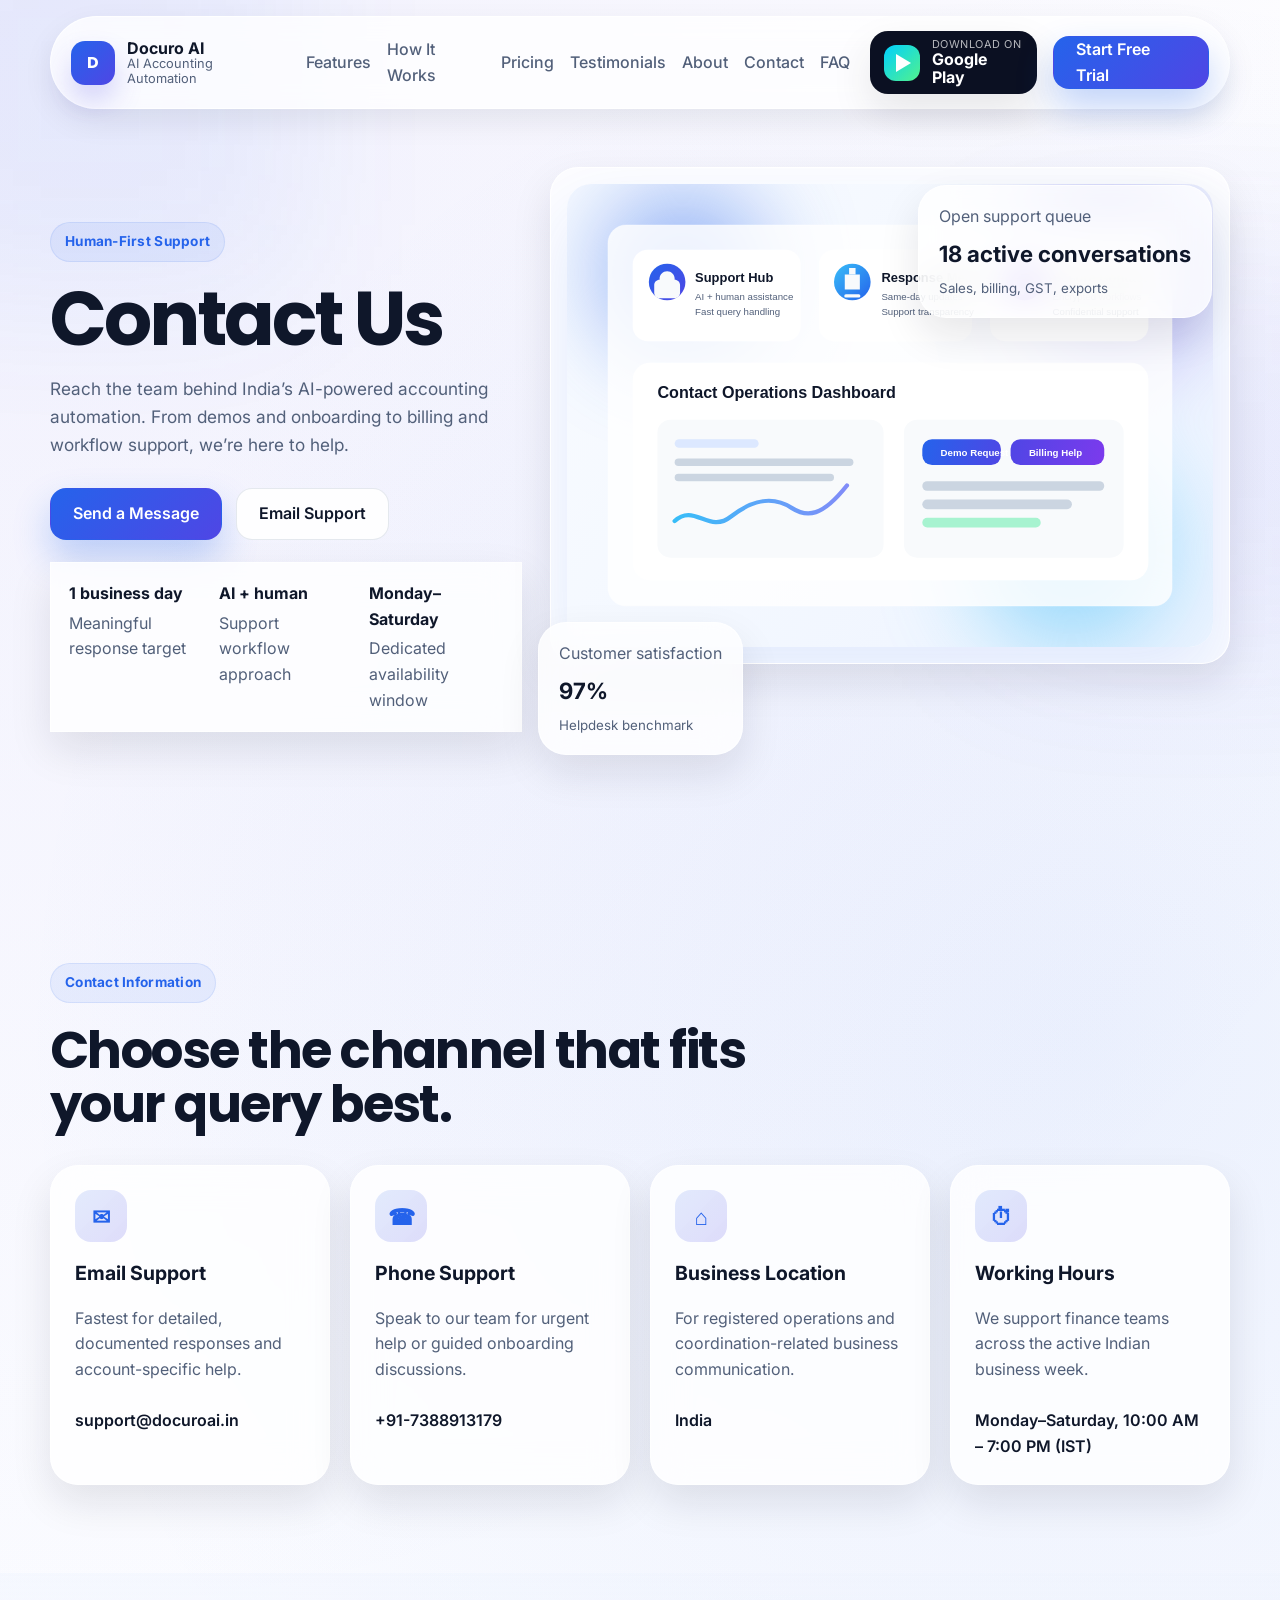
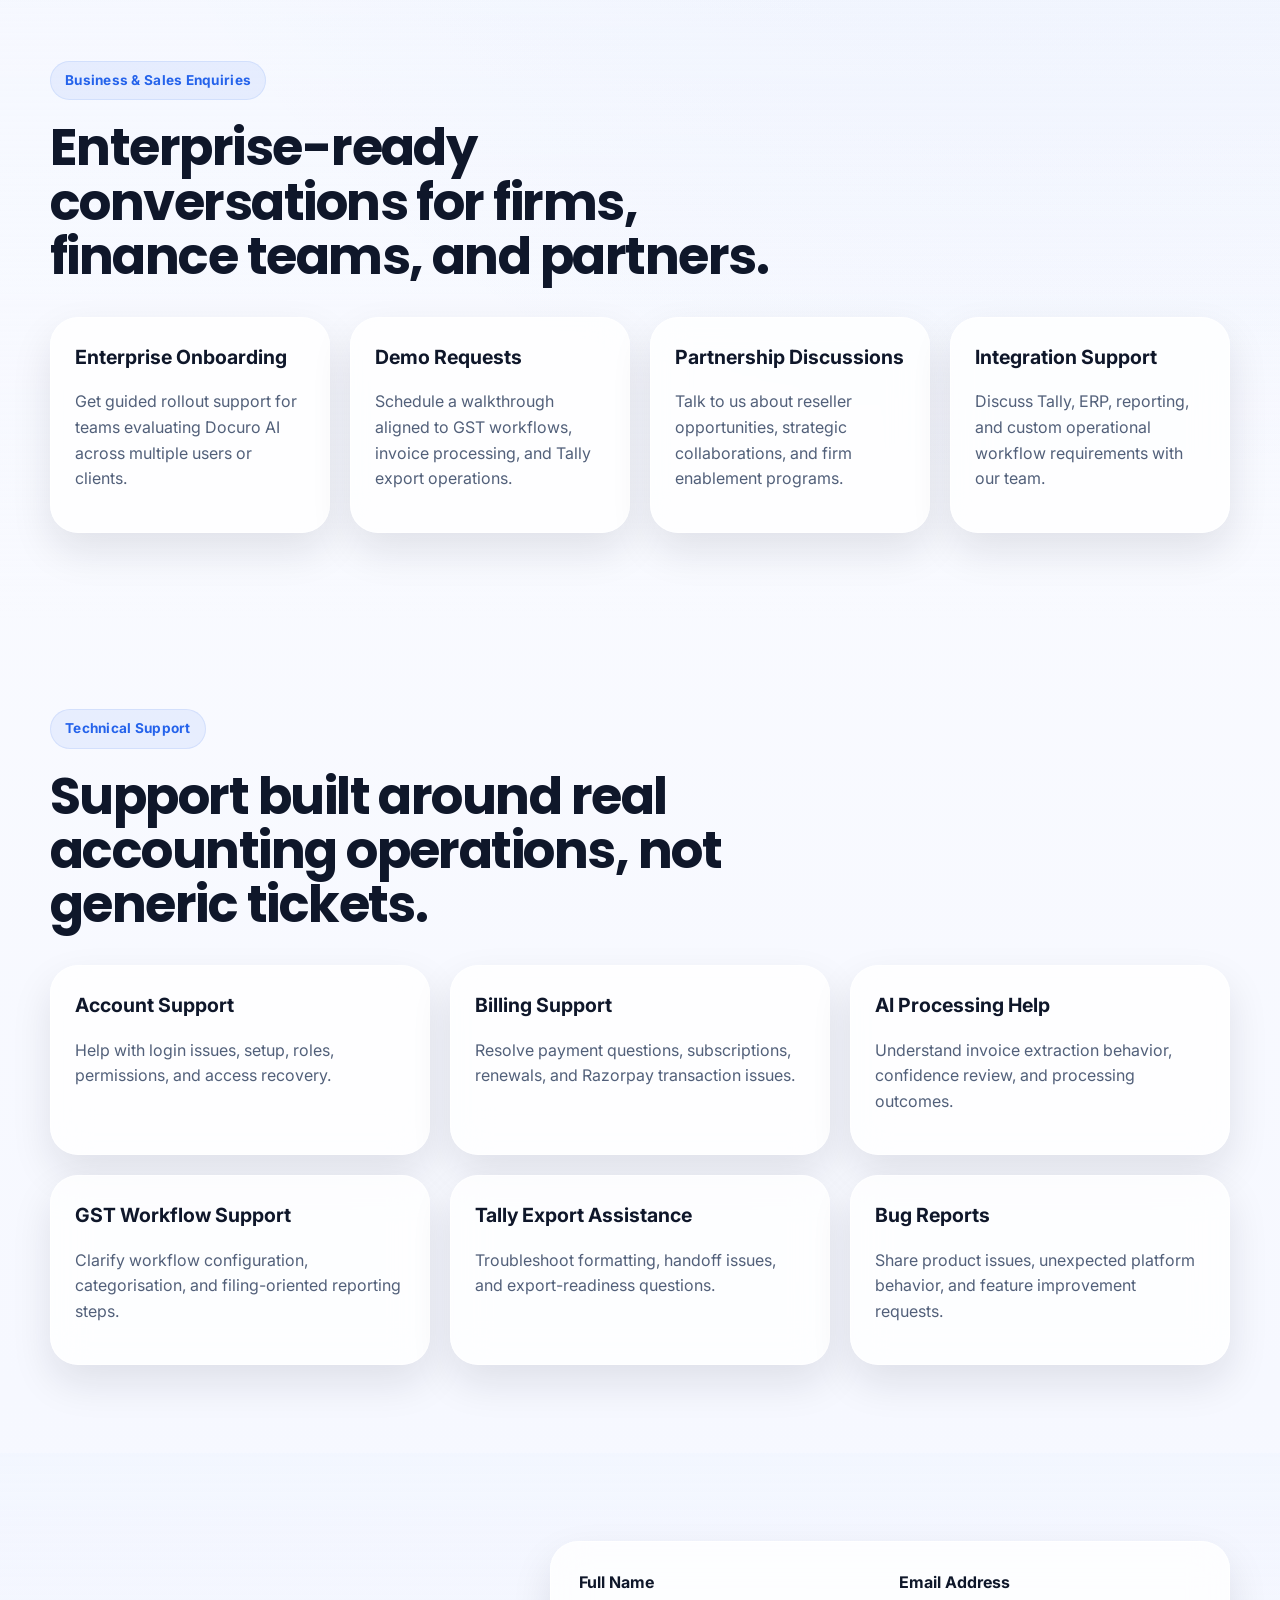
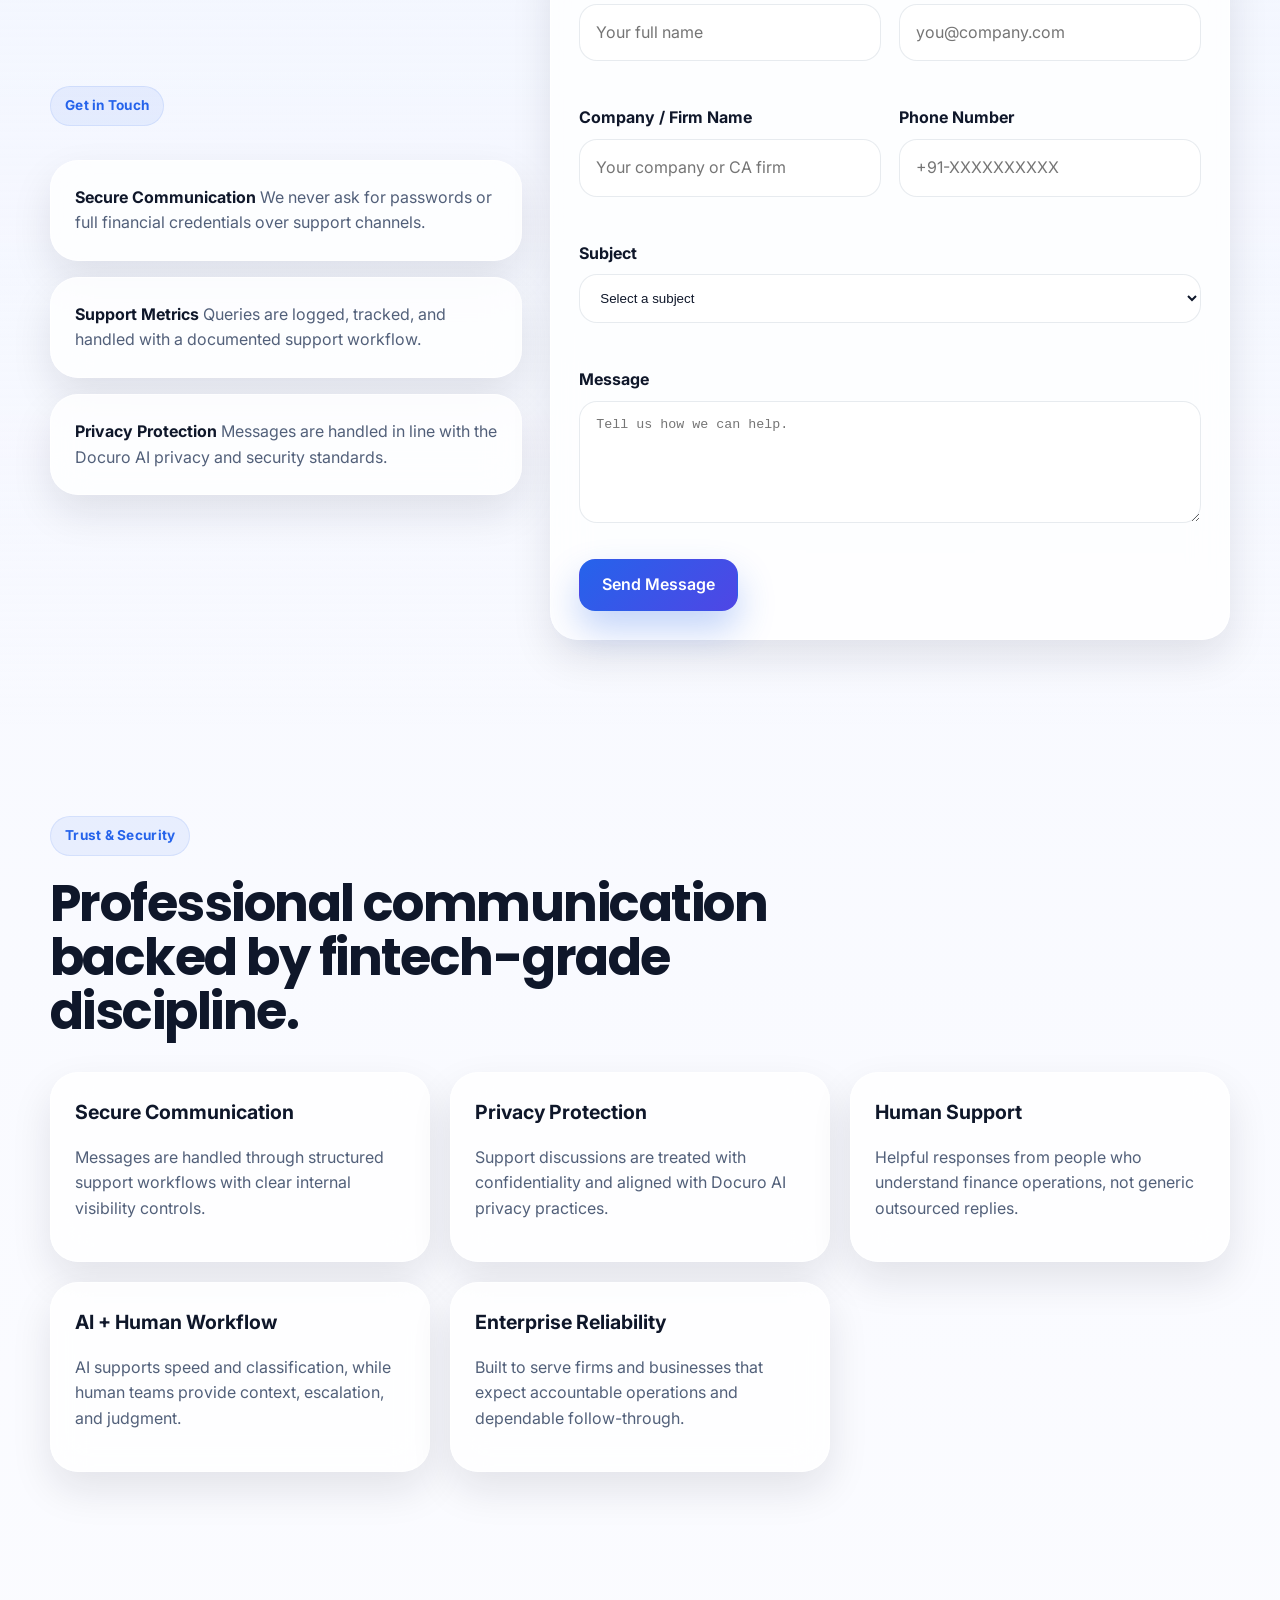
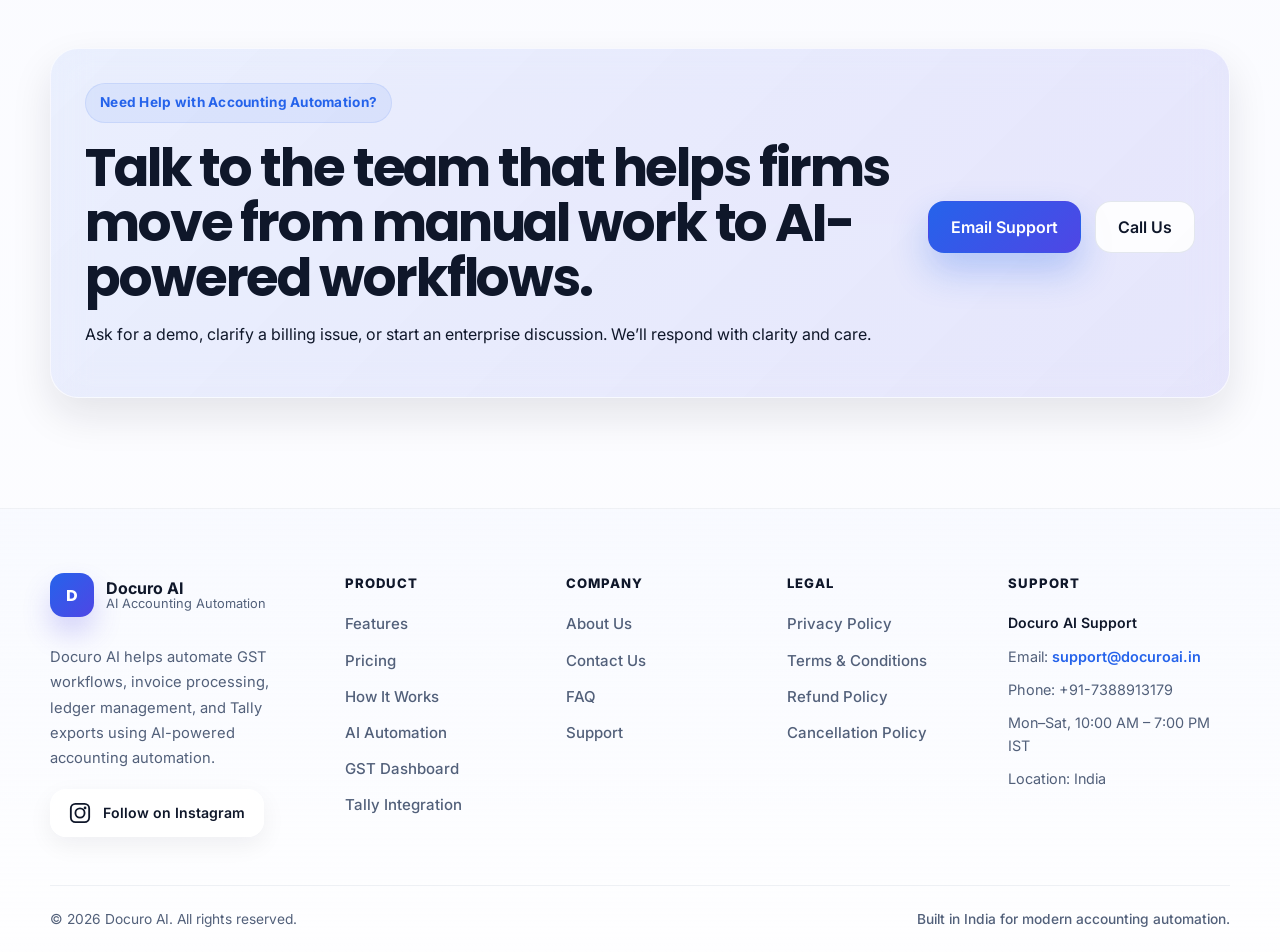
==== contact/index.html @ a3c81d39 "Initial Docuro AI website deployment - Premium SaaS design system with glassmorphism - 8 core pages " ====
<!DOCTYPE html>
<html lang="en">
  <head>
    <meta charset="UTF-8" />
    <meta name="viewport" content="width=device-width, initial-scale=1.0" />
    <title>Contact Us | Docuro AI</title>
    <meta
      name="description"
      content="Contact the Docuro AI team for sales, support, demos, integrations, billing, and AI accounting workflow assistance."
    />
    <meta
      name="keywords"
      content="Docuro AI contact, AI accounting support India, GST support, Tally help, fintech SaaS contact page, Docuro AI demo request"
    />
    <meta property="og:title" content="Contact Us | Docuro AI" />
    <meta
      property="og:description"
      content="Reach the team behind India’s AI-powered accounting automation platform for support, demos, and enterprise enquiries."
    />
    <meta property="og:type" content="website" />
    <meta property="og:url" content="https://docuro.ai/contact/" />
    <meta property="og:image" content="../assets/illustrations/contact-support.svg" />
    <meta name="twitter:card" content="summary_large_image" />
    <link rel="canonical" href="https://docuro.ai/contact/" />
    <link rel="preconnect" href="https://fonts.googleapis.com" />
    <link rel="preconnect" href="https://fonts.gstatic.com" crossorigin />
    <link
      href="https://fonts.googleapis.com/css2?family=Inter:wght@400;500;600;700;800&family=Poppins:wght@600;700;800&display=swap"
      rel="stylesheet"
    />
    <link rel="stylesheet" href="../styles.css" />
    <link rel="stylesheet" href="../contact.css" />
  </head>
  <body class="contact-page">
    <div class="page-glow page-glow-left" aria-hidden="true"></div>
    <div class="page-glow page-glow-right" aria-hidden="true"></div>

    <header class="site-header" id="top">
      <nav class="navbar container">
        <a class="brand" href="../index.html" aria-label="Docuro AI home">
          <span class="brand-mark">D</span>
          <span class="brand-copy">
            <strong>Docuro AI</strong>
            <span>AI Accounting Automation</span>
          </span>
        </a>

        <div class="nav-links">
          <a href="../index.html#features">Features</a>
          <a href="../index.html#how-it-works">How It Works</a>
          <a href="../pricing/">Pricing</a>
          <a href="../index.html#testimonials">Testimonials</a>
          <a href="../about/">About</a>
          <a href="./">Contact</a>
          <a href="../faq/">FAQ</a>
        </div>

        <div class="nav-actions">
          <a class="play-store-badge compact" href="../index.html#download" aria-label="Download on Google Play">
            <span class="play-icon" aria-hidden="true">
              <span class="play-triangle"></span>
            </span>
            <span class="play-text">
              <small>Download on</small>
              <strong>Google Play</strong>
            </span>
          </a>
          <a class="button button-primary nav-cta" href="../index.html#final-cta">Start Free Trial</a>
        </div>

        <button class="menu-toggle" type="button" aria-expanded="false" aria-label="Open menu">
          <span></span>
          <span></span>
          <span></span>
        </button>
      </nav>
    </header>

    <main>
      <section class="hero section contact-hero">
        <div class="container contact-hero-grid">
          <div class="contact-hero-copy" data-reveal="left">
            <span class="eyebrow">Human-First Support</span>
            <h1>Contact Us</h1>
            <p class="hero-subtitle">
              Reach the team behind India’s AI-powered accounting automation. From demos and
              onboarding to billing and workflow support, we’re here to help.
            </p>
            <div class="hero-actions">
              <a class="button button-primary" href="#contact-form">Send a Message</a>
              <a class="button button-secondary" href="mailto:support@docuroai.in">Email Support</a>
            </div>
            <div class="contact-metric-strip glass-card">
              <div>
                <strong>1 business day</strong>
                <span>Meaningful response target</span>
              </div>
              <div>
                <strong>AI + human</strong>
                <span>Support workflow approach</span>
              </div>
              <div>
                <strong>Monday–Saturday</strong>
                <span>Dedicated availability window</span>
              </div>
            </div>
          </div>

          <div class="contact-hero-visual" data-reveal="right">
            <div class="contact-floating-card glass-card contact-float-top">
              <span>Open support queue</span>
              <strong>18 active conversations</strong>
              <small>Sales, billing, GST, exports</small>
            </div>
            <div class="contact-floating-card glass-card contact-float-side">
              <span>Customer satisfaction</span>
              <strong>97%</strong>
              <small>Helpdesk benchmark</small>
            </div>
            <div class="contact-dashboard glass-card">
              <img
                src="../assets/illustrations/contact-support.svg"
                alt="Docuro AI contact support dashboard illustration"
                width="1200"
                height="860"
              />
            </div>
          </div>
        </div>
      </section>

      <section class="section" id="contact-info">
        <div class="container">
          <div class="section-heading" data-reveal="up">
            <span class="eyebrow">Contact Information</span>
            <h2>Choose the channel that fits your query best.</h2>
          </div>

          <div class="contact-info-grid">
            <article class="contact-info-card glass-card" data-reveal="up">
              <div class="contact-icon">✉</div>
              <h3>Email Support</h3>
              <p>Fastest for detailed, documented responses and account-specific help.</p>
              <a href="mailto:support@docuroai.in">support@docuroai.in</a>
            </article>
            <article class="contact-info-card glass-card" data-reveal="up">
              <div class="contact-icon">☎</div>
              <h3>Phone Support</h3>
              <p>Speak to our team for urgent help or guided onboarding discussions.</p>
              <a href="tel:+917388913179">+91-7388913179</a>
            </article>
            <article class="contact-info-card glass-card" data-reveal="up">
              <div class="contact-icon">⌂</div>
              <h3>Business Location</h3>
              <p>For registered operations and coordination-related business communication.</p>
              <span>India</span>
            </article>
            <article class="contact-info-card glass-card" data-reveal="up">
              <div class="contact-icon">⏱</div>
              <h3>Working Hours</h3>
              <p>We support finance teams across the active Indian business week.</p>
              <span>Monday–Saturday, 10:00 AM – 7:00 PM (IST)</span>
            </article>
          </div>
        </div>
      </section>

      <section class="section section-tinted" id="sales-enquiries">
        <div class="container">
          <div class="section-heading" data-reveal="up">
            <span class="eyebrow">Business &amp; Sales Enquiries</span>
            <h2>Enterprise-ready conversations for firms, finance teams, and partners.</h2>
          </div>

          <div class="sales-grid">
            <article class="sales-card glass-card" data-reveal="up">
              <h3>Enterprise Onboarding</h3>
              <p>Get guided rollout support for teams evaluating Docuro AI across multiple users or clients.</p>
            </article>
            <article class="sales-card glass-card" data-reveal="up">
              <h3>Demo Requests</h3>
              <p>Schedule a walkthrough aligned to GST workflows, invoice processing, and Tally export operations.</p>
            </article>
            <article class="sales-card glass-card" data-reveal="up">
              <h3>Partnership Discussions</h3>
              <p>Talk to us about reseller opportunities, strategic collaborations, and firm enablement programs.</p>
            </article>
            <article class="sales-card glass-card" data-reveal="up">
              <h3>Integration Support</h3>
              <p>Discuss Tally, ERP, reporting, and custom operational workflow requirements with our team.</p>
            </article>
          </div>
        </div>
      </section>

      <section class="section" id="technical-support">
        <div class="container">
          <div class="section-heading" data-reveal="up">
            <span class="eyebrow">Technical Support</span>
            <h2>Support built around real accounting operations, not generic tickets.</h2>
          </div>

          <div class="support-grid">
            <article class="support-card glass-card" data-reveal="up">
              <h3>Account Support</h3>
              <p>Help with login issues, setup, roles, permissions, and access recovery.</p>
            </article>
            <article class="support-card glass-card" data-reveal="up">
              <h3>Billing Support</h3>
              <p>Resolve payment questions, subscriptions, renewals, and Razorpay transaction issues.</p>
            </article>
            <article class="support-card glass-card" data-reveal="up">
              <h3>AI Processing Help</h3>
              <p>Understand invoice extraction behavior, confidence review, and processing outcomes.</p>
            </article>
            <article class="support-card glass-card" data-reveal="up">
              <h3>GST Workflow Support</h3>
              <p>Clarify workflow configuration, categorisation, and filing-oriented reporting steps.</p>
            </article>
            <article class="support-card glass-card" data-reveal="up">
              <h3>Tally Export Assistance</h3>
              <p>Troubleshoot formatting, handoff issues, and export-readiness questions.</p>
            </article>
            <article class="support-card glass-card" data-reveal="up">
              <h3>Bug Reports</h3>
              <p>Share product issues, unexpected platform behavior, and feature improvement requests.</p>
            </article>
          </div>
        </div>
      </section>

      <section class="section section-tinted" id="contact-form">
        <div class="container form-layout">
          <div class="form-side-content" data-reveal="left">
            <div class="section-heading compact-heading">
              <span class="eyebrow">Get in Touch</span>
              <h2></h2>
            </div>
            <div class="trust-mini-grid">
              <article class="trust-mini-card glass-card">
                <strong>Secure Communication</strong>
                <span>We never ask for passwords or full financial credentials over support channels.</span>
              </article>
              <article class="trust-mini-card glass-card">
                <strong>Support Metrics</strong>
                <span>Queries are logged, tracked, and handled with a documented support workflow.</span>
              </article>
              <article class="trust-mini-card glass-card">
                <strong>Privacy Protection</strong>
                <span>Messages are handled in line with the Docuro AI privacy and security standards.</span>
              </article>
            </div>
          </div>

          <div class="contact-form-card glass-card" data-reveal="right">
            <form id="contactForm" novalidate>
              <div class="form-grid">
                <label class="field">
                  <span>Full Name</span>
                  <input type="text" name="fullName" placeholder="Your full name" required />
                  <small class="field-error" aria-live="polite"></small>
                </label>
                <label class="field">
                  <span>Email Address</span>
                  <input type="email" name="email" placeholder="you@company.com" required />
                  <small class="field-error" aria-live="polite"></small>
                </label>
                <label class="field">
                  <span>Company / Firm Name</span>
                  <input type="text" name="company" placeholder="Your company or CA firm" required />
                  <small class="field-error" aria-live="polite"></small>
                </label>
                <label class="field">
                  <span>Phone Number</span>
                  <input type="tel" name="phone" placeholder="+91-XXXXXXXXXX" />
                  <small class="field-error" aria-live="polite"></small>
                </label>
                <label class="field field-full">
                  <span>Subject</span>
                  <select name="subject" required>
                    <option value="">Select a subject</option>
                    <option>Account Issue</option>
                    <option>Demo Request</option>
                    <option>Billing</option>
                    <option>Partnership</option>
                    <option>Integration Support</option>
                    <option>Technical Support</option>
                  </select>
                  <small class="field-error" aria-live="polite"></small>
                </label>
                <label class="field field-full">
                  <span>Message</span>
                  <textarea name="message" rows="6" placeholder="Tell us how we can help." required></textarea>
                  <small class="field-error" aria-live="polite"></small>
                </label>
              </div>

              <div class="form-actions">
                <button class="button button-primary" type="submit" id="contactSubmit">Send Message</button>
                <p class="form-status" id="formStatus" aria-live="polite"></p>
              </div>
            </form>
          </div>
        </div>
      </section>

      <section class="section" id="trust-security">
        <div class="container">
          <div class="section-heading" data-reveal="up">
            <span class="eyebrow">Trust &amp; Security</span>
            <h2>Professional communication backed by fintech-grade discipline.</h2>
          </div>

          <div class="trust-grid-contact">
            <article class="trust-card-contact glass-card" data-reveal="up">
              <h3>Secure Communication</h3>
              <p>Messages are handled through structured support workflows with clear internal visibility controls.</p>
            </article>
            <article class="trust-card-contact glass-card" data-reveal="up">
              <h3>Privacy Protection</h3>
              <p>Support discussions are treated with confidentiality and aligned with Docuro AI privacy practices.</p>
            </article>
            <article class="trust-card-contact glass-card" data-reveal="up">
              <h3>Human Support</h3>
              <p>Helpful responses from people who understand finance operations, not generic outsourced replies.</p>
            </article>
            <article class="trust-card-contact glass-card" data-reveal="up">
              <h3>AI + Human Workflow</h3>
              <p>AI supports speed and classification, while human teams provide context, escalation, and judgment.</p>
            </article>
            <article class="trust-card-contact glass-card" data-reveal="up">
              <h3>Enterprise Reliability</h3>
              <p>Built to serve firms and businesses that expect accountable operations and dependable follow-through.</p>
            </article>
          </div>
        </div>
      </section>

      <section class="section final-cta-section" id="contact-cta">
        <div class="container">
          <div class="contact-cta-shell glass-card" data-reveal="up">
            <div>
              <span class="eyebrow">Need Help with Accounting Automation?</span>
              <h2>Talk to the team that helps firms move from manual work to AI-powered workflows.</h2>
              <p>
                Ask for a demo, clarify a billing issue, or start an enterprise discussion. We’ll respond with clarity and care.
              </p>
            </div>
            <div class="hero-actions final-actions">
              <a class="button button-primary" href="mailto:support@docuroai.in">Email Support</a>
              <a class="button button-secondary" href="tel:+917388913179">Call Us</a>
            </div>
          </div>
        </div>
      </section>
    </main>

    <footer class="site-footer">
      <div class="container">
        <div class="footer-main">
          <div class="footer-brand-col">
            <a class="brand footer-brand" href="../index.html">
              <span class="brand-mark">D</span>
              <span class="brand-copy">
                <strong>Docuro AI</strong>
                <span>AI Accounting Automation</span>
              </span>
            </a>
            <p class="footer-description">
              Docuro AI helps automate GST workflows, invoice processing, ledger management, and Tally exports using AI-powered accounting automation.
            </p>
            <a class="footer-instagram" href="https://www.instagram.com/docuro.in?igsh=MW5kYjFpMDVsOWxwZQ==" target="_blank" rel="noopener noreferrer" aria-label="Follow Docuro AI on Instagram">
              <svg viewBox="0 0 24 24" fill="none" stroke="currentColor" stroke-width="2" stroke-linecap="round" stroke-linejoin="round"><rect x="2" y="2" width="20" height="20" rx="5"/><circle cx="12" cy="12" r="5"/><circle cx="17.5" cy="6.5" r="1.5" fill="currentColor" stroke="none"/></svg>
              Follow on Instagram
            </a>
          </div>
          <div>
            <p class="footer-col-title">Product</p>
            <nav class="footer-nav">
              <a href="../index.html#features">Features</a>
              <a href="../pricing/">Pricing</a>
              <a href="../index.html#how-it-works">How It Works</a>
              <a href="../index.html#features">AI Automation</a>
              <a href="../index.html#showcase">GST Dashboard</a>
              <a href="../index.html#showcase">Tally Integration</a>
            </nav>
          </div>
          <div>
            <p class="footer-col-title">Company</p>
            <nav class="footer-nav">
              <a href="../about/">About Us</a>
              <a href="../contact/">Contact Us</a>
              <a href="../faq/">FAQ</a>
              <a href="../contact/">Support</a>
            </nav>
          </div>
          <div>
            <p class="footer-col-title">Legal</p>
            <nav class="footer-nav">
              <a href="../privacy-policy/">Privacy Policy</a>
              <a href="../terms-and-conditions/">Terms &amp; Conditions</a>
              <a href="../refund-policy/">Refund Policy</a>
              <a href="../cancellation-policy/">Cancellation Policy</a>
            </nav>
          </div>
          <div>
            <p class="footer-col-title">Support</p>
            <div class="footer-support-info">
              <span class="footer-support-label">Docuro AI Support</span>
              <span>Email: <a href="mailto:support@docuroai.in">support@docuroai.in</a></span>
              <span>Phone: +91-7388913179</span>
              <span>Mon–Sat, 10:00 AM – 7:00 PM IST</span>
              <span>Location: India</span>
            </div>
          </div>
        </div>
        <div class="footer-bottom">
          <span class="footer-copyright">&copy; 2026 Docuro AI. All rights reserved.</span>
          <span class="footer-bottom-tagline">Built in India for modern accounting automation.</span>
        </div>
      </div>
    </footer>

    <script src="../script.js"></script>
    <script src="../contact.js"></script>
  </body>
</html>
---- styles.css ----
:root {
  --bg: #f7f9ff;
  --bg-soft: #eef4ff;
  --surface: rgba(255, 255, 255, 0.8);
  --surface-strong: rgba(255, 255, 255, 0.95);
  --text: #0f172a;
  --muted: #52607a;
  --line: rgba(148, 163, 184, 0.22);
  --primary: #2563eb;
  --secondary: #4f46e5;
  --primary-soft: rgba(37, 99, 235, 0.14);
  --secondary-soft: rgba(79, 70, 229, 0.14);
  --success-soft: rgba(16, 185, 129, 0.12);
  --danger-soft: rgba(248, 113, 113, 0.14);
  --shadow-lg: 0 30px 70px rgba(37, 99, 235, 0.12);
  --shadow-md: 0 18px 40px rgba(15, 23, 42, 0.1);
  --radius-lg: 24px;
  --radius-md: 18px;
  --radius-sm: 14px;
  --container: min(1180px, calc(100% - 32px));
  --transition: 240ms ease;
}

*,
*::before,
*::after {
  box-sizing: border-box;
}

html {
  scroll-behavior: smooth;
}

body {
  margin: 0;
  font-family: "Inter", sans-serif;
  background:
    radial-gradient(circle at top left, rgba(79, 70, 229, 0.1), transparent 35%),
    radial-gradient(circle at 80% 10%, rgba(37, 99, 235, 0.12), transparent 28%),
    linear-gradient(180deg, #ffffff 0%, #f6f8ff 52%, #fdfdff 100%);
  color: var(--text);
  line-height: 1.6;
}

img {
  display: block;
  width: 100%;
  height: auto;
}

a {
  color: inherit;
  text-decoration: none;
}

button,
input {
  font: inherit;
}

button {
  cursor: pointer;
}

.container {
  width: var(--container);
  margin: 0 auto;
}

.section {
  padding: 88px 0;
  position: relative;
}

.section-sm {
  padding: 22px 0 0;
}

.section-tinted {
  background: linear-gradient(180deg, rgba(239, 244, 255, 0.4), rgba(255, 255, 255, 0));
}

.glass-card {
  background: var(--surface);
  border: 1px solid rgba(255, 255, 255, 0.65);
  box-shadow: var(--shadow-md);
  backdrop-filter: blur(18px);
  -webkit-backdrop-filter: blur(18px);
}

.page-glow {
  position: fixed;
  width: 420px;
  height: 420px;
  filter: blur(80px);
  opacity: 0.4;
  pointer-events: none;
  z-index: 0;
}

.page-glow-left {
  top: -120px;
  left: -120px;
  background: rgba(37, 99, 235, 0.15);
}

.page-glow-right {
  right: -120px;
  top: 240px;
  background: rgba(79, 70, 229, 0.16);
}

.site-header {
  position: sticky;
  top: 0;
  z-index: 100;
  padding: 16px 0 0;
}

.navbar {
  display: flex;
  align-items: center;
  justify-content: space-between;
  gap: 20px;
  padding: 14px 20px;
  border-radius: 999px;
  background: rgba(255, 255, 255, 0.78);
  border: 1px solid rgba(255, 255, 255, 0.8);
  box-shadow: 0 12px 30px rgba(15, 23, 42, 0.08);
  backdrop-filter: blur(14px);
}

.site-header.is-scrolled .navbar {
  box-shadow: 0 18px 34px rgba(15, 23, 42, 0.12);
}

.brand {
  display: inline-flex;
  align-items: center;
  gap: 12px;
  min-width: 0;
}

.brand-mark {
  display: inline-flex;
  align-items: center;
  justify-content: center;
  width: 44px;
  height: 44px;
  border-radius: 14px;
  background: linear-gradient(135deg, var(--primary), var(--secondary));
  color: #fff;
  font-family: "Poppins", sans-serif;
  font-weight: 700;
  box-shadow: 0 16px 28px rgba(79, 70, 229, 0.22);
}

.brand-copy {
  display: flex;
  flex-direction: column;
  line-height: 1.15;
}

.brand-copy strong {
  font-size: 1rem;
}

.brand-copy span {
  color: var(--muted);
  font-size: 0.8rem;
}

.nav-links,
.nav-actions {
  display: flex;
  align-items: center;
  gap: 16px;
}

.nav-links a {
  color: var(--muted);
  font-weight: 500;
  transition: color var(--transition);
}

.nav-links a:hover,
.nav-links a:focus-visible {
  color: var(--text);
}

.menu-toggle {
  display: none;
  flex-direction: column;
  gap: 4px;
  width: 46px;
  height: 46px;
  border: 0;
  border-radius: 14px;
  background: rgba(255, 255, 255, 0.9);
}

.menu-toggle span {
  width: 18px;
  height: 2px;
  margin: 0 auto;
  background: var(--text);
  border-radius: 999px;
}

.button {
  display: inline-flex;
  align-items: center;
  justify-content: center;
  gap: 8px;
  min-height: 52px;
  padding: 0 22px;
  border-radius: 16px;
  border: 1px solid transparent;
  font-weight: 600;
  transition:
    transform var(--transition),
    box-shadow var(--transition),
    border-color var(--transition),
    background var(--transition);
}

.button:hover,
.button:focus-visible {
  transform: translateY(-2px);
}

.button-primary {
  color: #fff;
  background: linear-gradient(135deg, var(--primary), var(--secondary));
  box-shadow: 0 18px 36px rgba(37, 99, 235, 0.28);
}

.button-secondary {
  color: var(--text);
  background: rgba(255, 255, 255, 0.9);
  border-color: rgba(148, 163, 184, 0.24);
}

.play-store-badge {
  display: inline-flex;
  align-items: center;
  gap: 12px;
  padding: 10px 16px;
  min-height: 58px;
  border-radius: 18px;
  background: #0b1022;
  color: #fff;
  box-shadow: var(--shadow-md);
}

.play-store-badge.compact {
  min-height: 50px;
  padding: 8px 14px;
}

.play-icon {
  display: inline-flex;
  align-items: center;
  justify-content: center;
  width: 36px;
  height: 36px;
  border-radius: 12px;
  background: linear-gradient(135deg, #00d0ff, #52f28c);
}

.play-triangle {
  width: 0;
  height: 0;
  border-top: 9px solid transparent;
  border-bottom: 9px solid transparent;
  border-left: 15px solid #fff;
  margin-left: 4px;
}

.play-text {
  display: flex;
  flex-direction: column;
  line-height: 1.1;
}

.play-text small {
  font-size: 0.68rem;
  letter-spacing: 0.05em;
  text-transform: uppercase;
  opacity: 0.7;
}

.play-text strong {
  font-size: 1rem;
}

.hero {
  padding-top: 52px;
}

.hero-grid {
  display: grid;
  grid-template-columns: minmax(0, 1.05fr) minmax(0, 0.95fr);
  align-items: center;
  gap: 42px;
}

.eyebrow {
  display: inline-flex;
  align-items: center;
  padding: 8px 14px;
  border-radius: 999px;
  background: rgba(37, 99, 235, 0.08);
  border: 1px solid rgba(37, 99, 235, 0.1);
  color: var(--primary);
  font-size: 0.85rem;
  font-weight: 700;
  letter-spacing: 0.02em;
}

.hero-copy h1,
.section-heading h2,
.demo-copy h2,
.final-cta h2 {
  margin: 20px 0 16px;
  font-family: "Poppins", sans-serif;
  font-size: clamp(2.4rem, 5vw, 4.5rem);
  line-height: 1.06;
  letter-spacing: -0.03em;
}

.hero-subtitle,
.section-heading p,
.demo-copy p,
.final-cta p {
  color: var(--muted);
  font-size: 1.08rem;
  max-width: 58ch;
}

.hero-actions {
  display: flex;
  flex-wrap: wrap;
  gap: 14px;
  margin: 30px 0 22px;
}

.hero-badge {
  width: fit-content;
}

.trust-line {
  display: inline-flex;
  align-items: center;
  gap: 12px;
  margin: 20px 0 28px;
  color: var(--muted);
  font-weight: 600;
  flex-wrap: wrap;
}

.trust-dot {
  width: 6px;
  height: 6px;
  border-radius: 50%;
  background: linear-gradient(135deg, var(--primary), var(--secondary));
}

.proof-strip {
  display: grid;
  grid-template-columns: repeat(3, minmax(0, 1fr));
  gap: 16px;
  padding: 18px;
  border-radius: var(--radius-lg);
}

.proof-strip div {
  display: flex;
  flex-direction: column;
  gap: 4px;
}

.proof-strip strong {
  font-size: 1.6rem;
}

.proof-strip span {
  color: var(--muted);
  font-size: 0.95rem;
}

.hero-visual {
  position: relative;
  min-height: 700px;
}

.hero-screen,
.hero-stat {
  position: absolute;
  border-radius: 28px;
  overflow: hidden;
}

.hero-screen {
  animation: float 6s ease-in-out infinite;
}

.hero-screen-main {
  top: 60px;
  left: 40px;
  right: 70px;
  z-index: 3;
}

.hero-screen-upload {
  bottom: 120px;
  left: 0;
  width: 46%;
  z-index: 4;
  animation-delay: -2s;
}

.hero-screen-gst {
  top: 10px;
  right: 0;
  width: 42%;
  z-index: 2;
  animation-delay: -4s;
}

.hero-stat {
  top: 520px;
  right: 20px;
  z-index: 5;
  padding: 18px 20px;
  min-width: 210px;
}

.hero-stat span,
.hero-stat small {
  display: block;
  color: var(--muted);
}

.hero-stat strong {
  display: block;
  font-size: 2rem;
  margin: 6px 0;
}

.hero-orbit {
  position: absolute;
  border-radius: 50%;
  border: 1px solid rgba(37, 99, 235, 0.12);
}

.hero-orbit-one {
  width: 520px;
  height: 520px;
  top: 40px;
  left: 20px;
}

.hero-orbit-two {
  width: 680px;
  height: 680px;
  top: -20px;
  left: -40px;
}

.brand-ticker {
  display: flex;
  flex-wrap: wrap;
  justify-content: center;
  gap: 18px;
  padding: 18px 24px;
  border-radius: 999px;
}

.brand-ticker span {
  color: var(--muted);
  font-weight: 600;
}

.section-heading {
  max-width: 760px;
  margin-bottom: 34px;
}

.section-heading h2 {
  font-size: clamp(2rem, 4vw, 3.3rem);
}

.comparison-grid {
  display: grid;
  grid-template-columns: repeat(2, minmax(0, 1fr));
  gap: 24px;
}

.comparison-card,
.feature-card,
.audience-card,
.testimonial-card,
.pricing-card,
.roi-card,
.calculator,
.showcase-shell,
.flow-shell,
.demo-shell,
.final-cta {
  border-radius: var(--radius-lg);
}

.comparison-card {
  padding: 28px;
}

.comparison-card h3 {
  margin-top: 0;
  font-size: 1.5rem;
}

.comparison-card-negative {
  background: linear-gradient(180deg, rgba(248, 113, 113, 0.08), rgba(255, 255, 255, 0.86));
}

.comparison-card-positive {
  background: linear-gradient(180deg, rgba(37, 99, 235, 0.08), rgba(255, 255, 255, 0.86));
}

.comparison-list,
.pricing-list {
  margin: 0;
  padding: 0;
  list-style: none;
}

.comparison-list li,
.pricing-list li {
  position: relative;
  padding-left: 22px;
  margin: 14px 0;
  color: var(--muted);
}

.comparison-list li::before,
.pricing-list li::before {
  content: "";
  position: absolute;
  left: 0;
  top: 11px;
  width: 8px;
  height: 8px;
  border-radius: 50%;
  background: linear-gradient(135deg, var(--primary), var(--secondary));
}

.feature-grid {
  display: grid;
  grid-template-columns: repeat(3, minmax(0, 1fr));
  gap: 22px;
}

.feature-card {
  padding: 28px;
  transition:
    transform var(--transition),
    box-shadow var(--transition);
}

.feature-card:hover {
  transform: translateY(-6px);
  box-shadow: var(--shadow-lg);
}

.feature-icon {
  display: inline-flex;
  align-items: center;
  justify-content: center;
  width: 54px;
  height: 54px;
  border-radius: 16px;
  background: linear-gradient(135deg, rgba(37, 99, 235, 0.12), rgba(79, 70, 229, 0.18));
  color: var(--primary);
  font-weight: 800;
  margin-bottom: 18px;
}

.feature-card h3,
.flow-step h3,
.carousel-caption h3,
.calculator h3 {
  margin: 0 0 10px;
  font-size: 1.35rem;
}

.feature-card p,
.flow-step p,
.carousel-caption p,
.audience-card p,
.testimonial-card p,
.pricing-card p,
.calculator p {
  margin: 0;
  color: var(--muted);
}

.feature-tag {
  display: inline-flex;
  margin-top: 18px;
  padding: 7px 12px;
  border-radius: 999px;
  background: rgba(15, 23, 42, 0.05);
  color: var(--text);
  font-size: 0.84rem;
  font-weight: 600;
}

.flow-shell {
  display: grid;
  grid-template-columns: repeat(4, minmax(0, 1fr));
  gap: 22px;
  padding: 30px;
  position: relative;
  overflow: hidden;
}

.flow-line {
  position: absolute;
  left: 60px;
  right: 60px;
  top: 78px;
  height: 2px;
  background: linear-gradient(90deg, rgba(37, 99, 235, 0.3), rgba(79, 70, 229, 0.4));
}

.flow-step {
  position: relative;
  z-index: 1;
  padding-top: 10px;
}

.flow-step span {
  display: inline-flex;
  align-items: center;
  justify-content: center;
  width: 48px;
  height: 48px;
  border-radius: 16px;
  background: linear-gradient(135deg, var(--primary), var(--secondary));
  color: #fff;
  font-weight: 700;
  margin-bottom: 16px;
  box-shadow: 0 16px 30px rgba(79, 70, 229, 0.22);
}

.section-showcase {
  overflow: hidden;
}

.showcase-shell {
  padding: 24px;
}

.carousel-stage {
  overflow: hidden;
}

.carousel-track {
  display: flex;
  transition: transform 380ms ease;
}

.carousel-slide {
  min-width: 100%;
  display: grid;
  grid-template-columns: 1.15fr 0.85fr;
  gap: 24px;
  align-items: center;
}

.carousel-slide img {
  border-radius: 24px;
  box-shadow: var(--shadow-lg);
  transition: transform var(--transition);
}

.carousel-slide img:hover {
  transform: scale(1.02);
}

.carousel-caption {
  padding: 12px 8px;
}

.carousel-controls {
  display: flex;
  align-items: center;
  justify-content: space-between;
  gap: 18px;
  margin-top: 22px;
}

.carousel-button {
  width: 52px;
  height: 52px;
  border: 0;
  border-radius: 16px;
  background: #fff;
  box-shadow: var(--shadow-md);
  color: var(--text);
  font-size: 1.3rem;
}

.carousel-dots {
  display: flex;
  flex-wrap: wrap;
  justify-content: center;
  gap: 10px;
  flex: 1;
}

.carousel-dot {
  border: 0;
  padding: 10px 14px;
  border-radius: 999px;
  background: rgba(148, 163, 184, 0.12);
  color: var(--muted);
  font-weight: 600;
}

.carousel-dot.is-active {
  background: linear-gradient(135deg, rgba(37, 99, 235, 0.14), rgba(79, 70, 229, 0.16));
  color: var(--text);
}

.audience-grid {
  display: grid;
  grid-template-columns: minmax(0, 0.95fr) minmax(0, 1.05fr);
  gap: 26px;
  align-items: start;
}

.audience-cards {
  display: grid;
  grid-template-columns: repeat(2, minmax(0, 1fr));
  gap: 20px;
}

.audience-card {
  padding: 24px;
}

.roi-grid {
  display: grid;
  grid-template-columns: minmax(0, 0.8fr) minmax(0, 1.2fr);
  gap: 24px;
}

.roi-stats {
  display: grid;
  gap: 18px;
}

.roi-card {
  padding: 26px;
}

.roi-card strong {
  display: block;
  font-size: clamp(2rem, 4vw, 3rem);
  margin-bottom: 4px;
}

.roi-card span {
  color: var(--muted);
}

.calculator {
  padding: 28px;
}

.calculator-head {
  margin-bottom: 18px;
}

.calculator label {
  display: inline-block;
  margin-bottom: 10px;
  font-weight: 600;
}

.calculator input[type="range"] {
  width: 100%;
  accent-color: var(--primary);
}

.calculator-readout {
  display: grid;
  grid-template-columns: repeat(3, minmax(0, 1fr));
  gap: 16px;
  margin-top: 22px;
}

.calculator-readout div {
  padding: 18px;
  border-radius: 18px;
  background: rgba(255, 255, 255, 0.75);
}

.calculator-readout span {
  display: block;
  color: var(--muted);
  font-size: 0.92rem;
}

.calculator-readout strong {
  display: block;
  margin-top: 8px;
  font-size: 2rem;
}

.calculator-note {
  margin-top: 18px;
}

.testimonial-grid,
.pricing-grid {
  display: grid;
  grid-template-columns: repeat(3, minmax(0, 1fr));
  gap: 22px;
}

.testimonial-card,
.pricing-card {
  padding: 28px;
}

.testimonial-card strong,
.testimonial-card span {
  display: block;
}

.testimonial-card strong {
  margin-top: 20px;
}

.testimonial-card span {
  color: var(--muted);
}

.pricing-toggle {
  display: inline-flex;
  padding: 8px;
  gap: 8px;
  margin-bottom: 28px;
  border-radius: 999px;
}

.toggle-option {
  border: 0;
  border-radius: 999px;
  padding: 12px 18px;
  background: transparent;
  color: var(--muted);
  font-weight: 700;
}

.toggle-option span {
  color: var(--primary);
  font-size: 0.8rem;
}

.toggle-option.is-active {
  background: #fff;
  color: var(--text);
  box-shadow: 0 12px 22px rgba(15, 23, 42, 0.08);
}

.pricing-card {
  position: relative;
}

.pricing-card h3 {
  margin-top: 0;
  font-size: 1.5rem;
}

.price-row {
  display: flex;
  align-items: flex-end;
  gap: 8px;
  margin: 16px 0;
}

.price-row strong {
  font-size: clamp(2.1rem, 4vw, 3rem);
  line-height: 1;
}

.price-row span {
  color: var(--muted);
  font-weight: 600;
}

.pricing-badge {
  position: absolute;
  top: 22px;
  right: 22px;
  padding: 8px 12px;
  border-radius: 999px;
  background: linear-gradient(135deg, rgba(37, 99, 235, 0.12), rgba(79, 70, 229, 0.18));
  color: var(--primary);
  font-size: 0.82rem;
  font-weight: 800;
}

.pricing-card-featured {
  border: 1px solid rgba(37, 99, 235, 0.2);
  transform: translateY(-8px);
}

.pricing-card .button {
  margin-top: 22px;
  width: 100%;
}

.demo-shell {
  display: grid;
  grid-template-columns: minmax(0, 0.9fr) minmax(0, 1.1fr);
  gap: 28px;
  align-items: center;
  padding: 28px;
}

.demo-embed {
  border-radius: 24px;
  overflow: hidden;
  box-shadow: var(--shadow-lg);
  min-height: 320px;
}

.demo-embed iframe {
  width: 100%;
  min-height: 420px;
  border: 0;
  display: block;
  background: #edf2ff;
}

.demo-poster {
  position: relative;
  padding: 0;
  border: 0;
  border-radius: 24px;
  overflow: hidden;
  background: transparent;
}

.demo-poster::after {
  content: "";
  position: absolute;
  inset: 0;
  background: linear-gradient(180deg, rgba(15, 23, 42, 0.08), rgba(15, 23, 42, 0.35));
}

.demo-play {
  position: absolute;
  left: 30px;
  bottom: 28px;
  z-index: 1;
  display: inline-flex;
  align-items: center;
  gap: 12px;
  color: #fff;
  font-weight: 700;
}

.demo-play-circle {
  display: inline-flex;
  align-items: center;
  justify-content: center;
  width: 56px;
  height: 56px;
  border-radius: 50%;
  background: rgba(255, 255, 255, 0.2);
  backdrop-filter: blur(8px);
}

.final-cta-section {
  padding-bottom: 110px;
}

.final-cta {
  padding: 34px;
  text-align: center;
  background: linear-gradient(135deg, rgba(37, 99, 235, 0.08), rgba(79, 70, 229, 0.12));
}

.final-cta p {
  margin-left: auto;
  margin-right: auto;
}

.final-actions {
  justify-content: center;
}

.site-footer {
  padding: 64px 0 0;
  border-top: 1px solid rgba(148, 163, 184, 0.14);
  background: linear-gradient(180deg, rgba(239, 244, 255, 0.3) 0%, rgba(255, 255, 255, 0.6) 100%);
}

.footer-main {
  display: grid;
  grid-template-columns: 1.4fr 1fr 1fr 1fr 1.2fr;
  gap: 36px;
  align-items: start;
}

.footer-brand {
  margin-bottom: 14px;
}

.footer-description {
  color: var(--muted);
  font-size: 0.92rem;
  line-height: 1.7;
  margin: 14px 0 0;
  max-width: 32ch;
}

.footer-col-title {
  font-size: 0.82rem;
  font-weight: 800;
  text-transform: uppercase;
  letter-spacing: 0.08em;
  color: var(--text);
  margin: 0 0 18px;
}

.footer-nav {
  display: flex;
  flex-direction: column;
  gap: 12px;
}

.footer-nav a {
  color: var(--muted);
  font-size: 0.94rem;
  font-weight: 500;
  transition: color var(--transition), transform var(--transition);
}

.footer-nav a:hover,
.footer-nav a:focus-visible {
  color: var(--primary);
  transform: translateX(3px);
}

.footer-support-info {
  display: flex;
  flex-direction: column;
  gap: 10px;
  color: var(--muted);
  font-size: 0.9rem;
  line-height: 1.6;
}

.footer-support-info a {
  color: var(--primary);
  font-weight: 600;
  transition: color var(--transition);
}

.footer-support-info a:hover {
  color: var(--secondary);
}

.footer-support-label {
  display: inline-flex;
  align-items: center;
  gap: 6px;
  font-weight: 600;
  color: var(--text);
  font-size: 0.88rem;
}

.footer-instagram {
  display: inline-flex;
  align-items: center;
  gap: 12px;
  margin-top: 18px;
  padding: 12px 18px;
  border-radius: 16px;
  background: var(--surface);
  border: 1px solid rgba(255, 255, 255, 0.65);
  box-shadow: 0 8px 24px rgba(15, 23, 42, 0.06);
  backdrop-filter: blur(14px);
  -webkit-backdrop-filter: blur(14px);
  color: var(--text);
  font-weight: 600;
  font-size: 0.88rem;
  transition: transform var(--transition), box-shadow var(--transition), border-color var(--transition);
}

.footer-instagram:hover {
  transform: translateY(-3px);
  box-shadow: 0 14px 32px rgba(37, 99, 235, 0.12);
  border-color: rgba(37, 99, 235, 0.2);
}

.footer-instagram svg {
  width: 22px;
  height: 22px;
  flex-shrink: 0;
}

.footer-bottom {
  display: flex;
  align-items: center;
  justify-content: space-between;
  gap: 16px;
  margin-top: 48px;
  padding: 22px 0;
  border-top: 1px solid rgba(148, 163, 184, 0.14);
}

.footer-copyright {
  color: var(--muted);
  font-size: 0.86rem;
}

.footer-bottom-tagline {
  color: var(--muted);
  font-size: 0.86rem;
  font-weight: 500;
}

/* legacy compat */
.footer-copy,
.footer-links a,
.footer-links span {
  color: var(--muted);
}

.footer-links,
.social-links {
  display: flex;
  flex-direction: column;
  gap: 10px;
}

.social-links a {
  display: inline-flex;
  align-items: center;
  justify-content: center;
  width: 42px;
  height: 42px;
  border-radius: 14px;
  background: rgba(15, 23, 42, 0.04);
  color: var(--text);
  font-weight: 700;
}

.floating-cta {
  position: fixed;
  right: 18px;
  bottom: 18px;
  z-index: 60;
}

.floating-cta .button {
  min-height: 54px;
}

.chatbot {
  position: fixed;
  left: 18px;
  bottom: 18px;
  z-index: 60;
}

.chatbot-toggle {
  min-height: 54px;
  padding: 0 18px;
  border: 0;
  border-radius: 16px;
  background: #0f172a;
  color: #fff;
  font-weight: 700;
  box-shadow: var(--shadow-md);
}

.chatbot-panel {
  position: absolute;
  bottom: 68px;
  left: 0;
  width: min(340px, calc(100vw - 36px));
  padding: 18px;
  border-radius: 22px;
}

.chatbot-head {
  margin-bottom: 14px;
}

.chatbot-head span {
  display: block;
  color: var(--muted);
  font-size: 0.9rem;
}

.chatbot-body {
  display: grid;
  gap: 10px;
}

.chat-message {
  padding: 12px 14px;
  border-radius: 16px;
  font-size: 0.95rem;
}

.chat-message.bot {
  background: rgba(37, 99, 235, 0.08);
}

.chat-message.user {
  background: rgba(15, 23, 42, 0.06);
}

.chatbot-prompts {
  display: flex;
  flex-wrap: wrap;
  gap: 10px;
  margin-top: 14px;
}

.chat-prompt {
  border: 0;
  border-radius: 999px;
  padding: 10px 12px;
  background: rgba(255, 255, 255, 0.9);
  box-shadow: inset 0 0 0 1px rgba(148, 163, 184, 0.18);
  color: var(--text);
  font-weight: 600;
}

.demo-modal[hidden],
.chatbot-panel[hidden] {
  display: none;
}

.demo-modal {
  position: fixed;
  inset: 0;
  z-index: 120;
}

.demo-backdrop {
  position: absolute;
  inset: 0;
  background: rgba(15, 23, 42, 0.56);
}

.demo-dialog {
  position: relative;
  width: min(980px, calc(100% - 24px));
  margin: 48px auto;
  padding: 24px;
  border-radius: 30px;
}

.demo-close {
  position: absolute;
  top: 18px;
  right: 18px;
  width: 44px;
  height: 44px;
  border: 0;
  border-radius: 14px;
  background: rgba(15, 23, 42, 0.06);
  color: var(--text);
  font-size: 1.5rem;
}

.demo-dialog-copy {
  max-width: 600px;
  margin-bottom: 18px;
}

.demo-dialog-copy h3 {
  margin: 16px 0 0;
  font-family: "Poppins", sans-serif;
  font-size: clamp(1.7rem, 3vw, 2.6rem);
  line-height: 1.1;
}

.demo-dialog-stage {
  position: relative;
  overflow: hidden;
  border-radius: 24px;
}

.demo-dialog-stage img {
  aspect-ratio: 16 / 9;
  object-fit: cover;
}

.demo-overlay {
  position: absolute;
  left: 22px;
  right: 22px;
  bottom: 22px;
  padding: 18px 20px;
  border-radius: 20px;
  background: rgba(15, 23, 42, 0.62);
  color: #fff;
}

.demo-overlay strong {
  display: block;
  font-size: 1.2rem;
}

[data-reveal] {
  opacity: 0;
  transform: translateY(28px);
  transition:
    opacity 600ms ease,
    transform 600ms ease;
}

[data-reveal="left"] {
  transform: translateX(-30px);
}

[data-reveal="right"] {
  transform: translateX(30px);
}

[data-reveal].is-visible {
  opacity: 1;
  transform: translate(0, 0);
}

@keyframes float {
  0%,
  100% {
    transform: translateY(0px);
  }
  50% {
    transform: translateY(-12px);
  }
}

/* ===== GLOBAL OVERFLOW PREVENTION ===== */
html,
body {
  overflow-x: hidden;
  max-width: 100vw;
}

/* ===== MOBILE NAV DRAWER STYLES ===== */
.nav-links.is-open {
  display: flex !important;
  flex-direction: column;
  align-items: flex-start;
  width: 100%;
  padding-top: 6px;
  gap: 4px;
}

.nav-links.is-open a {
  width: 100%;
  padding: 10px 12px;
  border-radius: 12px;
  transition: background var(--transition);
}

.nav-links.is-open a:hover {
  background: rgba(37, 99, 235, 0.08);
}

.menu-toggle.is-active span:nth-child(1) {
  transform: translateY(6px) rotate(45deg);
}

.menu-toggle.is-active span:nth-child(2) {
  opacity: 0;
}

.menu-toggle.is-active span:nth-child(3) {
  transform: translateY(-6px) rotate(-45deg);
}

/* ===== TABLET — 768px to 1080px ===== */
@media (max-width: 1080px) {
  .nav-links {
    display: none;
  }

  .menu-toggle {
    display: flex;
  }

  .hero-grid,
  .audience-grid,
  .roi-grid,
  .demo-shell,
  .carousel-slide {
    grid-template-columns: 1fr;
  }

  .footer-main {
    grid-template-columns: repeat(3, 1fr);
    gap: 28px;
  }

  .footer-brand-col {
    grid-column: 1 / -1;
  }

  .feature-grid,
  .testimonial-grid,
  .pricing-grid {
    grid-template-columns: repeat(2, minmax(0, 1fr));
  }

  .comparison-grid {
    grid-template-columns: 1fr;
  }

  .hero-visual {
    min-height: 520px;
  }

  .flow-shell {
    grid-template-columns: repeat(2, minmax(0, 1fr));
  }

  .flow-line {
    display: none;
  }

  .footer-copy {
    font-size: 0.9rem;
  }

  .page-glow {
    width: 300px;
    height: 300px;
  }

  .hero-orbit-one {
    width: 380px;
    height: 380px;
  }

  .hero-orbit-two {
    width: 500px;
    height: 500px;
  }

  .demo-embed iframe {
    min-height: 340px;
  }
}

/* ===== SMALL TABLET — 760px ===== */
@media (max-width: 760px) {
  .section {
    padding: 64px 0;
  }

  .navbar {
    border-radius: 20px;
    align-items: center;
    flex-wrap: wrap;
    padding: 12px 14px;
    gap: 10px;
  }

  .brand {
    flex: 1 1 auto;
    min-width: 0;
    margin-right: auto;
  }

  .brand-mark {
    width: 38px;
    height: 38px;
    border-radius: 12px;
    flex-shrink: 0;
  }

  .brand-copy {
    min-width: 0;
    overflow: hidden;
  }

  .brand-copy strong {
    font-size: 0.92rem;
    white-space: nowrap;
    overflow: hidden;
    text-overflow: ellipsis;
    display: block;
  }

  .brand-copy span {
    font-size: 0.72rem;
    white-space: nowrap;
    overflow: hidden;
    text-overflow: ellipsis;
    display: block;
  }

  .menu-toggle {
    order: 0;
    flex: 0 0 auto;
    width: 44px;
    height: 44px;
  }

  .nav-links {
    order: 1;
    flex-basis: 100%;
  }

  .nav-actions {
    order: 2;
    width: 100%;
    flex-basis: 100%;
    justify-content: stretch;
    flex-wrap: nowrap;
    gap: 10px;
  }

  .nav-actions .play-store-badge {
    flex: 1 1 0;
    min-width: 0;
    justify-content: center;
  }

  .nav-cta {
    flex: 1;
    min-width: 0;
    text-align: center;
  }

  .hero-copy h1,
  .section-heading h2,
  .demo-copy h2,
  .final-cta h2 {
    font-size: clamp(1.8rem, 7vw, 2.8rem);
  }

  .hero-subtitle,
  .section-heading p,
  .demo-copy p,
  .final-cta p {
    font-size: 0.98rem;
  }

  .eyebrow {
    font-size: 0.78rem;
    padding: 6px 12px;
  }

  .hero {
    padding-top: 32px;
  }

  .hero-visual {
    min-height: 400px;
  }

  .hero-screen-main {
    top: 50px;
    left: 12px;
    right: 12px;
  }

  .hero-screen-upload {
    width: 48%;
    bottom: 60px;
    left: -4px;
  }

  .hero-screen-gst {
    width: 46%;
    top: 0;
    right: -4px;
  }

  .hero-stat {
    top: auto;
    bottom: 0;
    right: 8px;
    min-width: 180px;
    padding: 14px 16px;
  }

  .hero-stat strong {
    font-size: 1.5rem;
  }

  .hero-orbit-one {
    width: 280px;
    height: 280px;
  }

  .hero-orbit-two {
    width: 400px;
    height: 400px;
  }

  .hero-actions {
    flex-direction: column;
    gap: 10px;
  }

  .hero-actions .button {
    width: 100%;
  }

  .proof-strip {
    grid-template-columns: 1fr;
    gap: 12px;
    padding: 14px;
  }

  .proof-strip strong {
    font-size: 1.3rem;
  }

  .comparison-grid,
  .feature-grid,
  .audience-cards,
  .testimonial-grid,
  .pricing-grid,
  .calculator-readout,
  .flow-shell {
    grid-template-columns: 1fr;
  }

  .brand-ticker {
    border-radius: 22px;
    padding: 14px 18px;
    gap: 12px;
  }

  .brand-ticker span {
    font-size: 0.88rem;
  }

  .showcase-shell,
  .calculator,
  .comparison-card,
  .feature-card,
  .testimonial-card,
  .pricing-card,
  .demo-shell,
  .final-cta {
    padding: 18px;
  }

  .feature-icon {
    width: 46px;
    height: 46px;
    border-radius: 14px;
  }

  .feature-card h3,
  .flow-step h3,
  .carousel-caption h3,
  .calculator h3 {
    font-size: 1.18rem;
  }

  .flow-step span {
    width: 42px;
    height: 42px;
    border-radius: 14px;
  }

  .carousel-controls {
    flex-direction: column;
    gap: 12px;
  }

  .carousel-dots {
    gap: 6px;
  }

  .carousel-dot {
    padding: 8px 10px;
    font-size: 0.82rem;
  }

  .carousel-button {
    width: 46px;
    height: 46px;
  }

  .audience-card {
    padding: 18px;
  }

  .roi-card {
    padding: 20px;
  }

  .roi-card strong {
    font-size: clamp(1.8rem, 8vw, 2.6rem);
  }

  .calculator-readout strong {
    font-size: 1.5rem;
  }

  .calculator-note {
    font-size: 0.88rem;
  }

  .pricing-toggle {
    padding: 6px;
  }

  .toggle-option {
    padding: 10px 14px;
    font-size: 0.9rem;
  }

  .price-row strong {
    font-size: clamp(1.8rem, 8vw, 2.6rem);
  }

  .pricing-badge {
    top: 16px;
    right: 16px;
    padding: 6px 10px;
    font-size: 0.76rem;
  }

  .pricing-card-featured {
    transform: none;
  }

  .demo-embed {
    min-height: 220px;
  }

  .demo-embed iframe {
    min-height: 260px;
  }

  .final-cta {
    padding: 24px 18px;
  }

  .final-actions {
    flex-direction: column;
    gap: 10px;
  }

  .final-actions .button {
    width: 100%;
  }

  .footer-main {
    grid-template-columns: repeat(2, 1fr);
    gap: 24px;
  }

  .footer-brand-col {
    grid-column: 1 / -1;
  }

  .footer-bottom {
    flex-direction: column;
    text-align: center;
    gap: 8px;
    margin-top: 32px;
  }

  .floating-cta {
    right: 12px;
    left: 12px;
    bottom: 12px;
  }

  .floating-cta .button {
    width: 100%;
    min-height: 50px;
    font-size: 0.92rem;
  }

  .chatbot {
    left: 12px;
    bottom: 74px;
  }

  .chatbot-toggle {
    min-height: 48px;
    padding: 0 14px;
    font-size: 0.88rem;
  }

  .chatbot-panel {
    width: min(310px, calc(100vw - 24px));
    padding: 14px;
    border-radius: 18px;
  }

  .demo-dialog {
    margin: 12px auto;
    padding: 14px;
    border-radius: 22px;
  }

  .demo-close {
    width: 38px;
    height: 38px;
    top: 12px;
    right: 12px;
  }

  .demo-dialog-copy h3 {
    font-size: clamp(1.3rem, 5vw, 2rem);
  }

  .demo-overlay {
    left: 12px;
    right: 12px;
    bottom: 12px;
    padding: 14px 16px;
    border-radius: 16px;
  }

  .demo-overlay strong {
    font-size: 1rem;
  }

  .page-glow {
    width: 200px;
    height: 200px;
    filter: blur(60px);
  }

  .button {
    min-height: 48px;
    padding: 0 18px;
    border-radius: 14px;
    font-size: 0.92rem;
  }

  .play-store-badge {
    padding: 8px 14px;
    min-height: 50px;
    border-radius: 14px;
  }

  .play-icon {
    width: 32px;
    height: 32px;
    border-radius: 10px;
  }

  .play-text strong {
    font-size: 0.9rem;
  }

  .comparison-card h3 {
    font-size: 1.25rem;
  }

  .section-heading {
    margin-bottom: 24px;
  }
}

/* ===== VERY SMALL MOBILE — 480px ===== */
@media (max-width: 480px) {
  :root {
    --container: min(1180px, calc(100% - 24px));
  }

  .section {
    padding: 52px 0;
  }

  .hero {
    padding-top: 24px;
  }

  .hero-copy h1,
  .section-heading h2,
  .demo-copy h2,
  .final-cta h2 {
    font-size: clamp(1.6rem, 7vw, 2.2rem);
  }

  .hero-subtitle,
  .section-heading p,
  .demo-copy p,
  .final-cta p {
    font-size: 0.92rem;
  }

  .hero-visual {
    min-height: 340px;
  }

  .hero-stat {
    min-width: 160px;
    padding: 12px 14px;
  }

  .hero-stat span,
  .hero-stat small {
    font-size: 0.82rem;
  }

  .hero-stat strong {
    font-size: 1.3rem;
  }

  .hero-screen-main {
    top: 40px;
    left: 8px;
    right: 8px;
  }

  .hero-screen-upload {
    bottom: 50px;
    left: -8px;
  }

  .hero-screen-gst {
    right: -8px;
  }

  .proof-strip strong {
    font-size: 1.15rem;
  }

  .proof-strip span {
    font-size: 0.82rem;
  }

  .brand-ticker span {
    font-size: 0.8rem;
  }

  .trust-line {
    font-size: 0.88rem;
    gap: 8px;
    margin: 14px 0 20px;
  }

  .navbar {
    padding: 10px 14px;
    border-radius: 18px;
    gap: 10px;
  }

  .nav-actions .play-store-badge.compact {
    padding: 6px 10px;
    min-height: 44px;
  }

  .nav-cta {
    min-height: 44px;
    font-size: 0.85rem;
  }

  .feature-card p,
  .flow-step p,
  .carousel-caption p,
  .audience-card p,
  .testimonial-card p,
  .pricing-card p,
  .calculator p {
    font-size: 0.92rem;
  }

  .comparison-list li,
  .pricing-list li {
    font-size: 0.92rem;
  }

  .carousel-slide img {
    border-radius: 18px;
  }

  .footer-main {
    grid-template-columns: 1fr;
    gap: 28px;
  }

  .footer-description {
    max-width: none;
  }

  .footer-copy {
    font-size: 0.85rem;
  }

  .footer-nav a {
    font-size: 0.88rem;
  }

  .chatbot-panel {
    width: calc(100vw - 24px);
    bottom: 60px;
  }

  .chat-prompt {
    padding: 8px 10px;
    font-size: 0.85rem;
  }

  .demo-embed iframe {
    min-height: 200px;
  }

  .demo-dialog-stage img {
    aspect-ratio: 4 / 3;
  }

  .calculator-readout div {
    padding: 14px;
  }

  .calculator-readout strong {
    font-size: 1.3rem;
  }

  .social-links a {
    width: 38px;
    height: 38px;
  }
}

/* ===== EXTRA SMALL MOBILE — 320px ===== */
@media (max-width: 360px) {
  :root {
    --container: min(1180px, calc(100% - 16px));
  }

  .navbar {
    padding: 8px 10px;
    gap: 8px;
  }

  .brand {
    gap: 8px;
  }

  .brand-mark {
    width: 34px;
    height: 34px;
    font-size: 0.85rem;
  }

  .brand-copy strong {
    font-size: 0.82rem;
  }

  .menu-toggle {
    width: 40px;
    height: 40px;
    border-radius: 12px;
  }

  .hero-copy h1,
  .section-heading h2,
  .demo-copy h2,
  .final-cta h2 {
    font-size: clamp(1.4rem, 6.5vw, 1.9rem);
  }

  .hero-visual {
    min-height: 280px;
  }

  .hero-stat {
    min-width: 140px;
    padding: 10px 12px;
  }

  .hero-stat strong {
    font-size: 1.15rem;
  }

  .button {
    min-height: 44px;
    padding: 0 14px;
    font-size: 0.85rem;
  }

  .play-store-badge {
    min-height: 44px;
    padding: 6px 10px;
    gap: 8px;
  }

  .play-icon {
    width: 28px;
    height: 28px;
  }

  .play-text strong {
    font-size: 0.82rem;
  }

  .play-text small {
    font-size: 0.6rem;
  }

  .floating-cta .button {
    min-height: 46px;
    font-size: 0.85rem;
  }
}

/* ===== LARGE DESKTOP — 1400px+ ===== */
@media (min-width: 1400px) {
  :root {
    --container: min(1320px, calc(100% - 48px));
  }

  .hero-visual {
    min-height: 750px;
  }

  .hero-orbit-one {
    width: 600px;
    height: 600px;
  }

  .hero-orbit-two {
    width: 780px;
    height: 780px;
  }
}

@media (prefers-reduced-motion: reduce) {
  html {
    scroll-behavior: auto;
  }

  *,
  *::before,
  *::after {
    animation: none !important;
    transition: none !important;
  }

  [data-reveal] {
    opacity: 1;
    transform: none;
  }
}
---- contact.css ----
.contact-page {
  background:
    radial-gradient(circle at top left, rgba(79, 70, 229, 0.08), transparent 28%),
    radial-gradient(circle at 84% 18%, rgba(37, 99, 235, 0.08), transparent 22%),
    linear-gradient(180deg, #ffffff 0%, #f6f8ff 52%, #fdfdff 100%);
}

.contact-page .nav-links a:hover,
.contact-page .nav-links a:focus-visible {
  color: var(--text);
}

.contact-hero {
  padding-top: 58px;
}

.contact-hero-grid,
.form-layout {
  display: grid;
  grid-template-columns: minmax(0, 0.82fr) minmax(0, 1.18fr);
  gap: 28px;
  align-items: center;
}

.contact-hero-copy h1,
.compact-heading h2,
.contact-cta-shell h2 {
  margin: 18px 0 14px;
  font-family: "Poppins", sans-serif;
  font-size: clamp(2.6rem, 6vw, 4.7rem);
  line-height: 1.04;
  letter-spacing: -0.04em;
}

.contact-hero-visual {
  position: relative;
  min-height: 620px;
}

.contact-dashboard,
.contact-floating-card,
.contact-info-card,
.sales-card,
.support-card,
.trust-mini-card,
.contact-form-card,
.trust-card-contact,
.contact-cta-shell {
  border-radius: 28px;
}

.contact-dashboard {
  padding: 16px;
  overflow: hidden;
}

.contact-dashboard img {
  border-radius: 24px;
  box-shadow: var(--shadow-lg);
}

.contact-floating-card {
  position: absolute;
  padding: 18px 20px;
  z-index: 2;
  animation: float 6s ease-in-out infinite;
}

.contact-floating-card span,
.contact-floating-card small {
  display: block;
  color: var(--muted);
}

.contact-floating-card strong {
  display: block;
  margin: 6px 0;
  font-size: 1.4rem;
}

.contact-float-top {
  top: 18px;
  right: 18px;
}

.contact-float-side {
  bottom: 32px;
  left: -12px;
  animation-delay: -2s;
}

.contact-metric-strip {
  display: grid;
  grid-template-columns: repeat(3, minmax(0, 1fr));
  gap: 16px;
  padding: 18px;
}

.contact-metric-strip strong {
  display: block;
  margin-bottom: 4px;
}

.contact-metric-strip span,
.contact-info-card p,
.sales-card p,
.support-card p,
.trust-mini-card span,
.trust-card-contact p,
.form-status {
  color: var(--muted);
}

.contact-info-grid,
.sales-grid,
.support-grid,
.trust-grid-contact {
  display: grid;
  gap: 20px;
}

.contact-info-grid {
  grid-template-columns: repeat(4, minmax(0, 1fr));
}

.sales-grid {
  grid-template-columns: repeat(4, minmax(0, 1fr));
}

.support-grid,
.trust-grid-contact {
  grid-template-columns: repeat(3, minmax(0, 1fr));
}

.contact-info-card,
.sales-card,
.support-card,
.trust-mini-card,
.trust-card-contact {
  padding: 24px;
  transition:
    transform var(--transition),
    box-shadow var(--transition);
}

.contact-info-card:hover,
.sales-card:hover,
.support-card:hover,
.trust-mini-card:hover,
.trust-card-contact:hover,
.contact-form-card:hover {
  transform: translateY(-5px);
  box-shadow: var(--shadow-lg);
}

.contact-icon {
  display: inline-flex;
  align-items: center;
  justify-content: center;
  width: 52px;
  height: 52px;
  border-radius: 16px;
  margin-bottom: 16px;
  background: linear-gradient(135deg, rgba(37, 99, 235, 0.12), rgba(79, 70, 229, 0.18));
  color: var(--primary);
  font-size: 1.4rem;
  font-weight: 700;
}

.contact-info-card h3,
.sales-card h3,
.support-card h3,
.trust-card-contact h3 {
  margin-top: 0;
  margin-bottom: 10px;
  font-size: 1.22rem;
}

.contact-info-card a,
.contact-info-card span {
  display: inline-block;
  margin-top: 10px;
  color: var(--text);
  font-weight: 600;
}

.compact-heading h2 {
  font-size: clamp(1.9rem, 4.5vw, 3.1rem);
}

.trust-mini-grid {
  display: grid;
  gap: 16px;
}

.contact-form-card {
  padding: 28px;
}

.form-grid {
  display: grid;
  grid-template-columns: repeat(2, minmax(0, 1fr));
  gap: 18px;
}

.field {
  display: grid;
  gap: 8px;
}

.field span {
  font-weight: 700;
  color: var(--text);
}

.field input,
.field select,
.field textarea {
  width: 100%;
  border: 1px solid rgba(148, 163, 184, 0.22);
  border-radius: 18px;
  background: rgba(255, 255, 255, 0.86);
  padding: 15px 16px;
  color: var(--text);
  box-shadow: inset 0 1px 0 rgba(255, 255, 255, 0.6);
  transition:
    border-color var(--transition),
    box-shadow var(--transition),
    transform var(--transition);
}

.field input:focus,
.field select:focus,
.field textarea:focus {
  outline: none;
  border-color: rgba(37, 99, 235, 0.4);
  box-shadow: 0 0 0 4px rgba(37, 99, 235, 0.08);
  transform: translateY(-1px);
}

.field-full {
  grid-column: 1 / -1;
}

.field-error {
  min-height: 18px;
  color: #dc2626;
  font-size: 0.85rem;
}

.field.has-error input,
.field.has-error select,
.field.has-error textarea {
  border-color: rgba(220, 38, 38, 0.42);
}

.form-actions {
  display: flex;
  align-items: center;
  gap: 16px;
  margin-top: 10px;
}

.button.is-loading {
  opacity: 0.8;
  pointer-events: none;
}

.button.is-success {
  background: linear-gradient(135deg, #22c55e, #16a34a);
}

.contact-cta-shell {
  display: grid;
  grid-template-columns: minmax(0, 1fr) auto;
  gap: 24px;
  align-items: center;
  padding: 34px;
  background: linear-gradient(135deg, rgba(37, 99, 235, 0.08), rgba(79, 70, 229, 0.12));
}

.contact-cta-shell h2 {
  font-size: clamp(2rem, 4.4vw, 3.3rem);
}

@media (max-width: 1080px) {
  .contact-hero-grid,
  .form-layout,
  .contact-cta-shell {
    grid-template-columns: 1fr;
  }

  .contact-info-grid,
  .sales-grid {
    grid-template-columns: repeat(2, minmax(0, 1fr));
  }

  .support-grid,
  .trust-grid-contact {
    grid-template-columns: repeat(2, minmax(0, 1fr));
  }

  .contact-hero-visual {
    min-height: 480px;
  }
}

@media (max-width: 760px) {
  .contact-hero {
    padding-top: 36px;
  }

  .contact-info-grid,
  .sales-grid,
  .support-grid,
  .trust-grid-contact,
  .form-grid,
  .contact-metric-strip {
    grid-template-columns: 1fr;
  }

  .contact-form-card,
  .contact-cta-shell {
    padding: 20px;
  }

  .contact-hero-visual {
    min-height: 380px;
  }

  .contact-float-top {
    right: 0;
    top: 8px;
  }

  .contact-float-side {
    left: 0;
    bottom: 0;
  }

  .form-actions {
    flex-direction: column;
    align-items: flex-start;
  }

  .contact-cta-shell h2 {
    font-size: clamp(1.6rem, 6vw, 2.6rem);
  }

  .contact-hero-copy h1 {
    font-size: clamp(1.8rem, 7vw, 3rem);
  }
}

@media (max-width: 480px) {
  .contact-hero {
    padding-top: 24px;
  }

  .contact-hero-visual {
    min-height: 320px;
  }

  .contact-info-card,
  .sales-card,
  .support-card,
  .trust-mini-card,
  .trust-card-contact {
    padding: 18px;
  }

  .contact-form-card {
    padding: 16px;
  }

  .contact-cta-shell {
    padding: 18px;
  }

  .contact-floating-card {
    padding: 14px 16px;
  }

  .contact-floating-card strong {
    font-size: 1.2rem;
  }

  .field input,
  .field select,
  .field textarea {
    padding: 12px 14px;
    border-radius: 14px;
  }
}
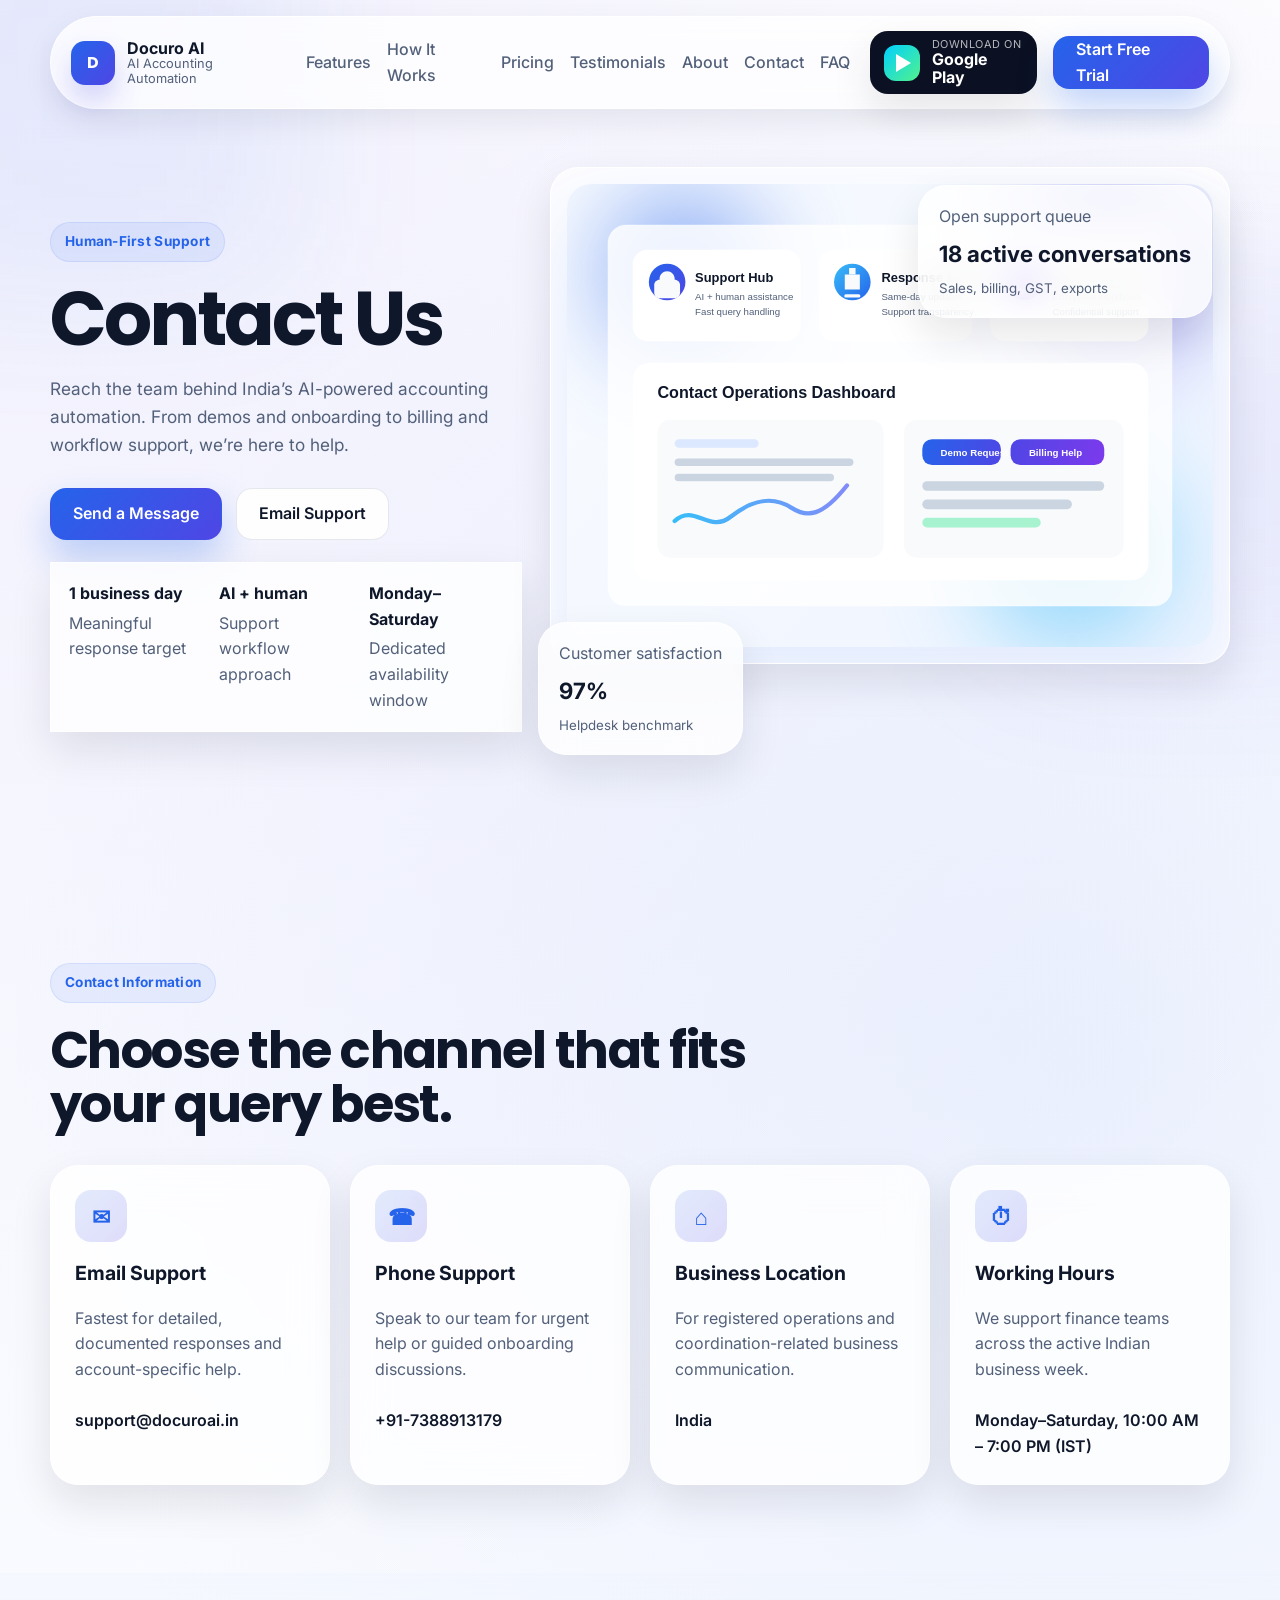
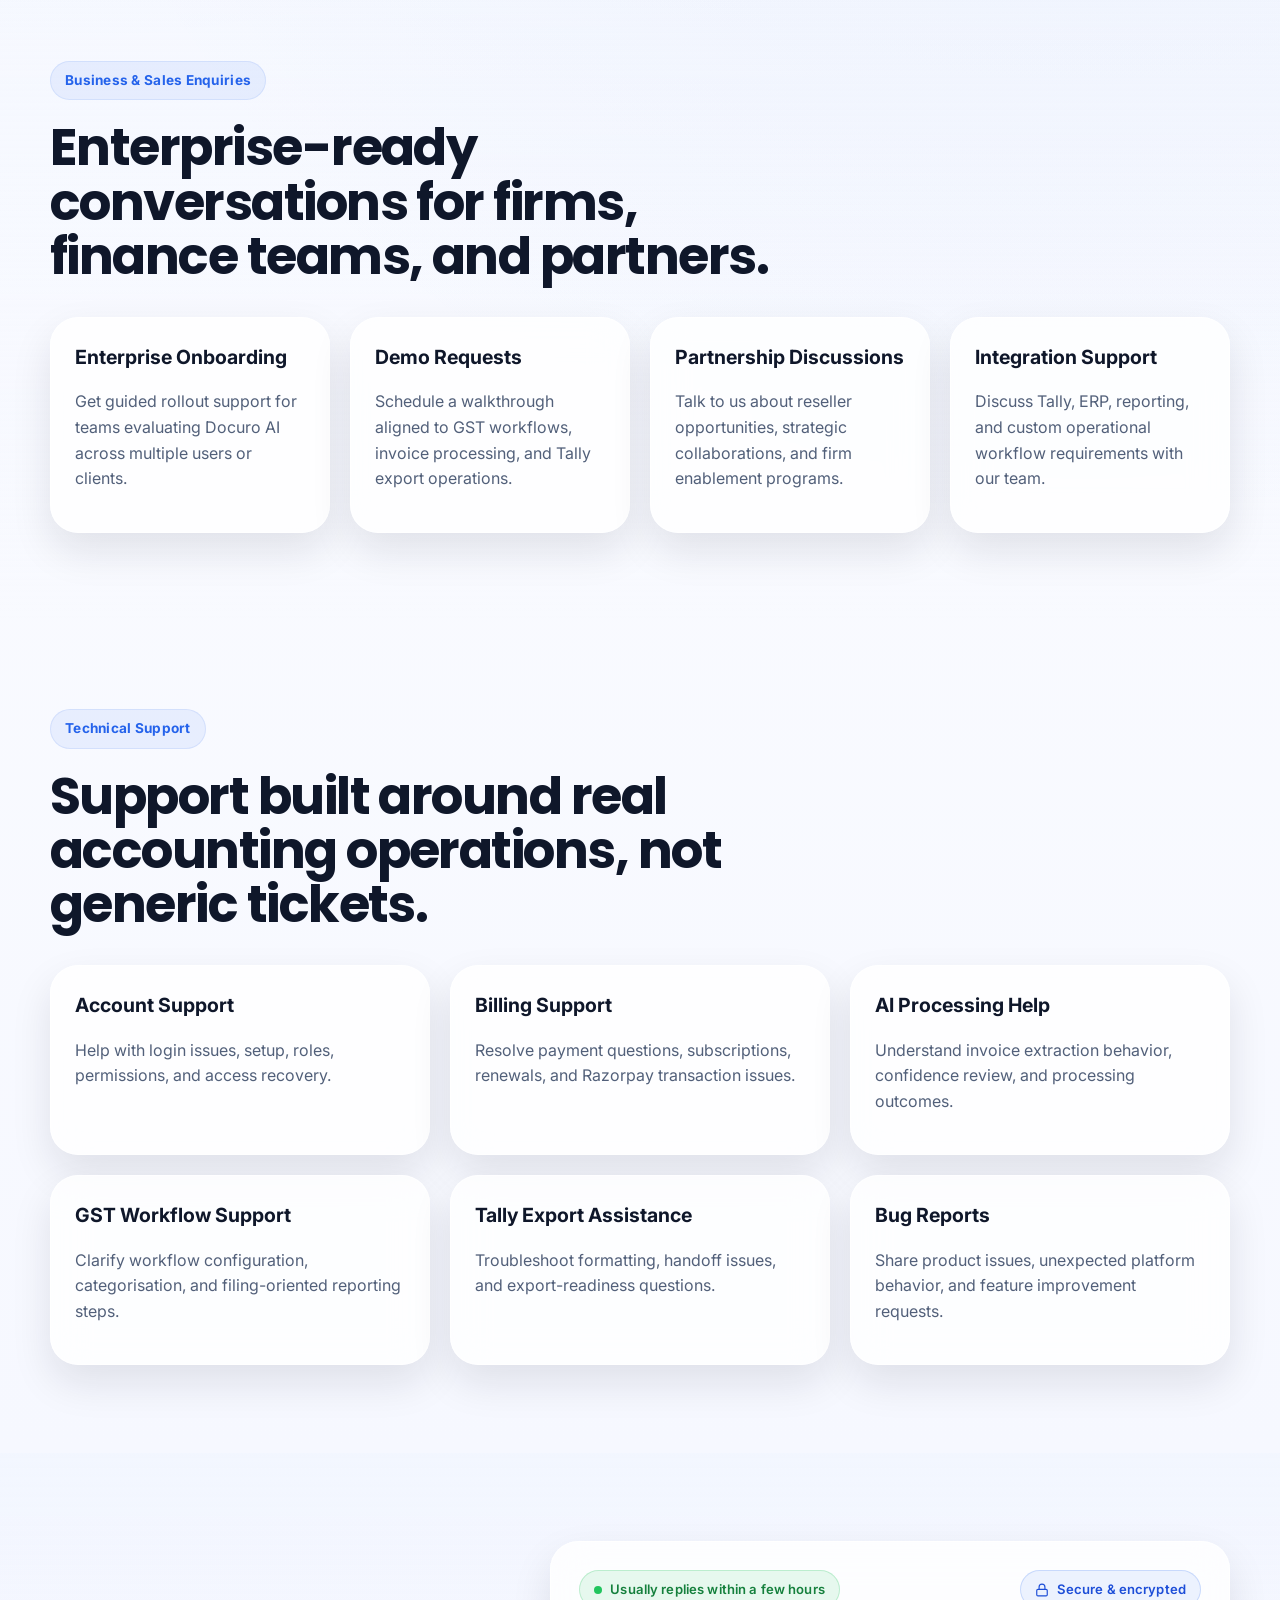
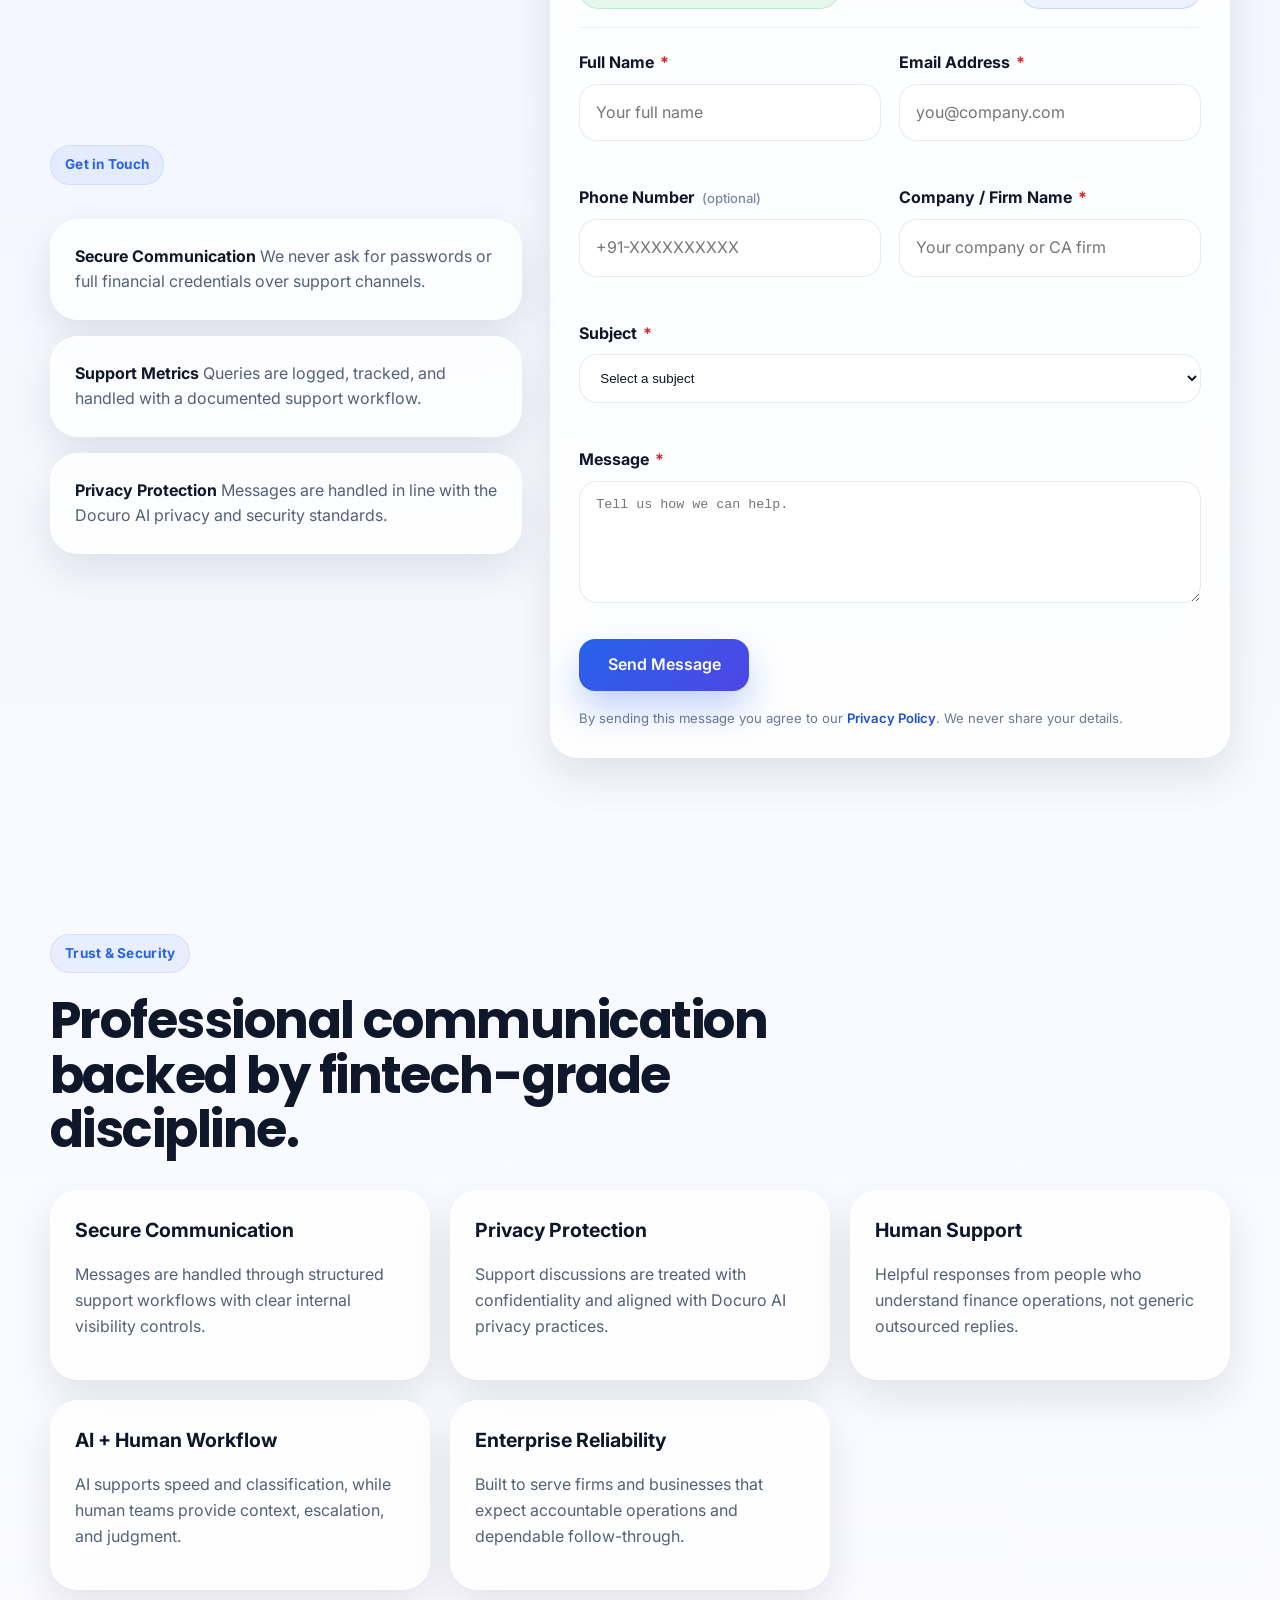
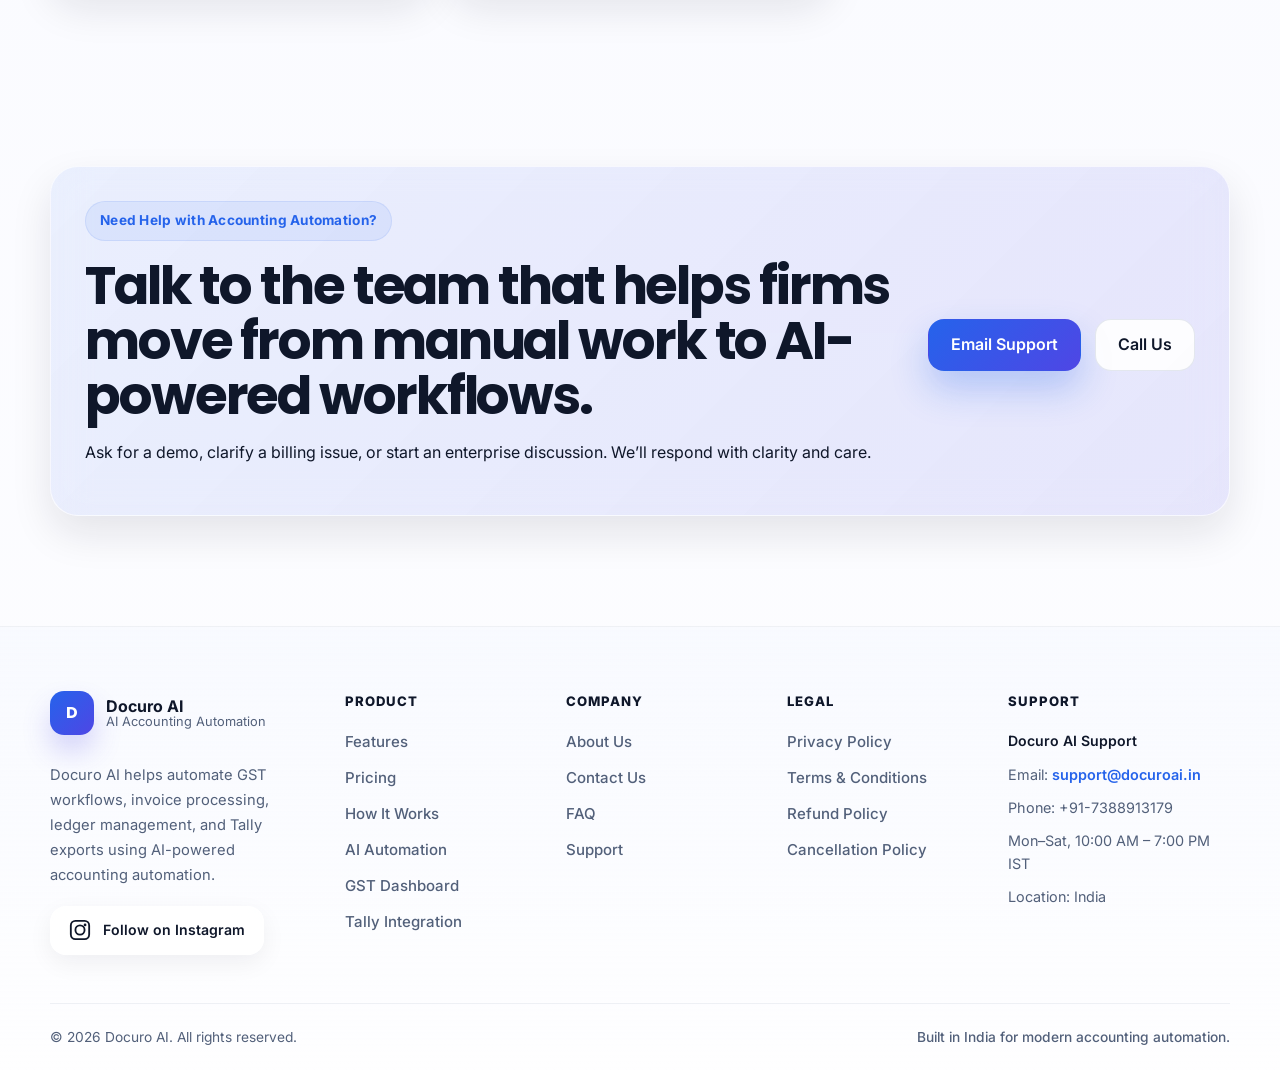
==== commit 1d638b2a: "Upgrade contact form to production-ready submission system Wires the existing contact form to real e" ====
--- a/contact/index.html
+++ b/contact/index.html
@@ -253,53 +253,86 @@
           </div>
 
           <div class="contact-form-card glass-card" data-reveal="right">
-            <form id="contactForm" novalidate>
+            <div class="form-meta-row">
+              <span class="response-badge">
+                <span class="response-dot"></span>
+                Usually replies within a few hours
+              </span>
+              <span class="secure-badge" aria-label="Encrypted submission">
+                <svg viewBox="0 0 24 24" width="14" height="14" fill="none" stroke="currentColor" stroke-width="2" stroke-linecap="round" stroke-linejoin="round" aria-hidden="true"><rect x="3" y="11" width="18" height="11" rx="2"/><path d="M7 11V7a5 5 0 0 1 10 0v4"/></svg>
+                Secure &amp; encrypted
+              </span>
+            </div>
+
+            <form id="contactForm" novalidate autocomplete="on">
+              <!-- Honeypot for spam bots -->
+              <input type="text" name="botcheck" class="honeypot" tabindex="-1" autocomplete="off" aria-hidden="true" />
+
               <div class="form-grid">
                 <label class="field">
-                  <span>Full Name</span>
-                  <input type="text" name="fullName" placeholder="Your full name" required />
+                  <span>Full Name <em aria-hidden="true">*</em></span>
+                  <input type="text" name="fullName" placeholder="Your full name" autocomplete="name" required maxlength="100" />
                   <small class="field-error" aria-live="polite"></small>
                 </label>
                 <label class="field">
-                  <span>Email Address</span>
-                  <input type="email" name="email" placeholder="you@company.com" required />
+                  <span>Email Address <em aria-hidden="true">*</em></span>
+                  <input type="email" name="email" placeholder="you@company.com" autocomplete="email" required maxlength="120" />
                   <small class="field-error" aria-live="polite"></small>
                 </label>
                 <label class="field">
-                  <span>Company / Firm Name</span>
-                  <input type="text" name="company" placeholder="Your company or CA firm" required />
+                  <span>Phone Number <small class="field-optional">(optional)</small></span>
+                  <input type="tel" name="phone" placeholder="+91-XXXXXXXXXX" autocomplete="tel" maxlength="20" />
                   <small class="field-error" aria-live="polite"></small>
                 </label>
                 <label class="field">
-                  <span>Phone Number</span>
-                  <input type="tel" name="phone" placeholder="+91-XXXXXXXXXX" />
+                  <span>Company / Firm Name <em aria-hidden="true">*</em></span>
+                  <input type="text" name="company" placeholder="Your company or CA firm" autocomplete="organization" required maxlength="120" />
                   <small class="field-error" aria-live="polite"></small>
                 </label>
                 <label class="field field-full">
-                  <span>Subject</span>
+                  <span>Subject <em aria-hidden="true">*</em></span>
                   <select name="subject" required>
                     <option value="">Select a subject</option>
-                    <option>Account Issue</option>
+                    <option>General Inquiry</option>
                     <option>Demo Request</option>
-                    <option>Billing</option>
-                    <option>Partnership</option>
-                    <option>Integration Support</option>
                     <option>Technical Support</option>
+                    <option>Billing Support</option>
+                    <option>Partnership Inquiry</option>
+                    <option>Enterprise Inquiry</option>
+                    <option>Razorpay Verification</option>
+                    <option>Other</option>
                   </select>
                   <small class="field-error" aria-live="polite"></small>
                 </label>
                 <label class="field field-full">
-                  <span>Message</span>
-                  <textarea name="message" rows="6" placeholder="Tell us how we can help." required></textarea>
+                  <span>Message <em aria-hidden="true">*</em></span>
+                  <textarea name="message" rows="6" placeholder="Tell us how we can help." required minlength="10" maxlength="2000"></textarea>
                   <small class="field-error" aria-live="polite"></small>
                 </label>
               </div>
 
               <div class="form-actions">
-                <button class="button button-primary" type="submit" id="contactSubmit">Send Message</button>
+                <button class="button button-primary" type="submit" id="contactSubmit">
+                  <span class="button-label">Send Message</span>
+                  <span class="button-spinner" aria-hidden="true"></span>
+                </button>
                 <p class="form-status" id="formStatus" aria-live="polite"></p>
               </div>
+
+              <p class="form-disclaimer">
+                By sending this message you agree to our
+                <a href="../privacy-policy/">Privacy Policy</a>. We never share your details.
+              </p>
             </form>
+
+            <div class="form-success" id="formSuccess" hidden aria-live="polite">
+              <div class="success-checkmark" aria-hidden="true">
+                <svg viewBox="0 0 52 52"><circle class="success-circle" cx="26" cy="26" r="25" fill="none"/><path class="success-check" fill="none" d="M14 27l8 8 16-18"/></svg>
+              </div>
+              <h3>Your message has been sent successfully.</h3>
+              <p>Our team will get back to you shortly — usually within a few hours during business hours.</p>
+              <button type="button" class="button button-secondary" id="sendAnother">Send Another Message</button>
+            </div>
           </div>
         </div>
       </section>
--- a/contact.css
+++ b/contact.css
@@ -393,3 +393,195 @@
   }
 }
 
+/* ---------- Enhanced contact form ---------- */
+
+.honeypot {
+  position: absolute !important;
+  left: -9999px !important;
+  width: 1px !important;
+  height: 1px !important;
+  opacity: 0 !important;
+  pointer-events: none !important;
+}
+
+.form-meta-row {
+  display: flex;
+  flex-wrap: wrap;
+  align-items: center;
+  justify-content: space-between;
+  gap: 12px;
+  margin-bottom: 22px;
+  padding-bottom: 18px;
+  border-bottom: 1px solid rgba(148, 163, 184, 0.18);
+}
+
+.response-badge,
+.secure-badge {
+  display: inline-flex;
+  align-items: center;
+  gap: 8px;
+  padding: 8px 14px;
+  border-radius: 999px;
+  font-size: 0.82rem;
+  font-weight: 600;
+  letter-spacing: 0.01em;
+}
+
+.response-badge {
+  background: rgba(34, 197, 94, 0.1);
+  color: #15803d;
+  border: 1px solid rgba(34, 197, 94, 0.22);
+}
+
+.response-dot {
+  width: 8px;
+  height: 8px;
+  border-radius: 50%;
+  background: #22c55e;
+  box-shadow: 0 0 0 0 rgba(34, 197, 94, 0.6);
+  animation: pulse-dot 1.8s infinite;
+}
+
+@keyframes pulse-dot {
+  0% { box-shadow: 0 0 0 0 rgba(34, 197, 94, 0.5); }
+  70% { box-shadow: 0 0 0 8px rgba(34, 197, 94, 0); }
+  100% { box-shadow: 0 0 0 0 rgba(34, 197, 94, 0); }
+}
+
+.secure-badge {
+  background: rgba(37, 99, 235, 0.08);
+  color: #1d4ed8;
+  border: 1px solid rgba(37, 99, 235, 0.18);
+}
+
+.field span em {
+  color: #dc2626;
+  font-style: normal;
+  margin-left: 2px;
+}
+
+.field-optional {
+  color: rgba(69, 85, 122, 0.7);
+  font-weight: 500;
+  margin-left: 4px;
+  font-size: 0.82rem;
+}
+
+.form-status {
+  margin: 0;
+  font-size: 0.92rem;
+  color: rgba(69, 85, 122, 0.85);
+}
+
+.form-status.is-error {
+  color: #dc2626;
+  font-weight: 600;
+}
+
+.form-disclaimer {
+  margin: 18px 0 0;
+  font-size: 0.82rem;
+  color: rgba(69, 85, 122, 0.8);
+  line-height: 1.5;
+}
+
+.form-disclaimer a { color: #1d4ed8; font-weight: 600; }
+
+#contactSubmit {
+  position: relative;
+  display: inline-flex;
+  align-items: center;
+  gap: 10px;
+  min-width: 170px;
+  justify-content: center;
+}
+
+#contactSubmit[disabled] { cursor: not-allowed; }
+
+.button-spinner {
+  display: none;
+  width: 16px;
+  height: 16px;
+  border-radius: 50%;
+  border: 2px solid rgba(255, 255, 255, 0.4);
+  border-top-color: #fff;
+  animation: button-spin 0.7s linear infinite;
+}
+
+#contactSubmit.is-loading .button-spinner { display: inline-block; }
+
+@keyframes button-spin {
+  to { transform: rotate(360deg); }
+}
+
+/* ---------- Success state ---------- */
+
+.form-success {
+  text-align: center;
+  padding: 28px 12px 12px;
+  opacity: 0;
+  transform: translateY(8px);
+  transition: opacity 0.45s ease, transform 0.45s ease;
+}
+
+.form-success.is-visible {
+  opacity: 1;
+  transform: translateY(0);
+}
+
+.form-success h3 {
+  font-family: 'Poppins', sans-serif;
+  font-size: 1.4rem;
+  margin: 18px 0 8px;
+  color: #0f1e3a;
+}
+
+.form-success p {
+  margin: 0 0 22px;
+  color: #45557a;
+  line-height: 1.6;
+}
+
+.success-checkmark {
+  width: 84px;
+  height: 84px;
+  margin: 0 auto;
+}
+
+.success-checkmark svg {
+  width: 100%;
+  height: 100%;
+  display: block;
+}
+
+.success-circle {
+  stroke: #22c55e;
+  stroke-width: 2.5;
+  stroke-miterlimit: 10;
+  stroke-dasharray: 166;
+  stroke-dashoffset: 166;
+  animation: success-circle 0.7s cubic-bezier(0.65, 0, 0.45, 1) forwards;
+}
+
+.success-check {
+  stroke: #22c55e;
+  stroke-width: 3.5;
+  stroke-linecap: round;
+  stroke-linejoin: round;
+  stroke-dasharray: 48;
+  stroke-dashoffset: 48;
+  animation: success-check 0.45s 0.55s cubic-bezier(0.65, 0, 0.45, 1) forwards;
+}
+
+@keyframes success-circle {
+  to { stroke-dashoffset: 0; }
+}
+
+@keyframes success-check {
+  to { stroke-dashoffset: 0; }
+}
+
+@media (max-width: 480px) {
+  .form-meta-row { flex-direction: column; align-items: flex-start; }
+  #contactSubmit { width: 100%; }
+}
